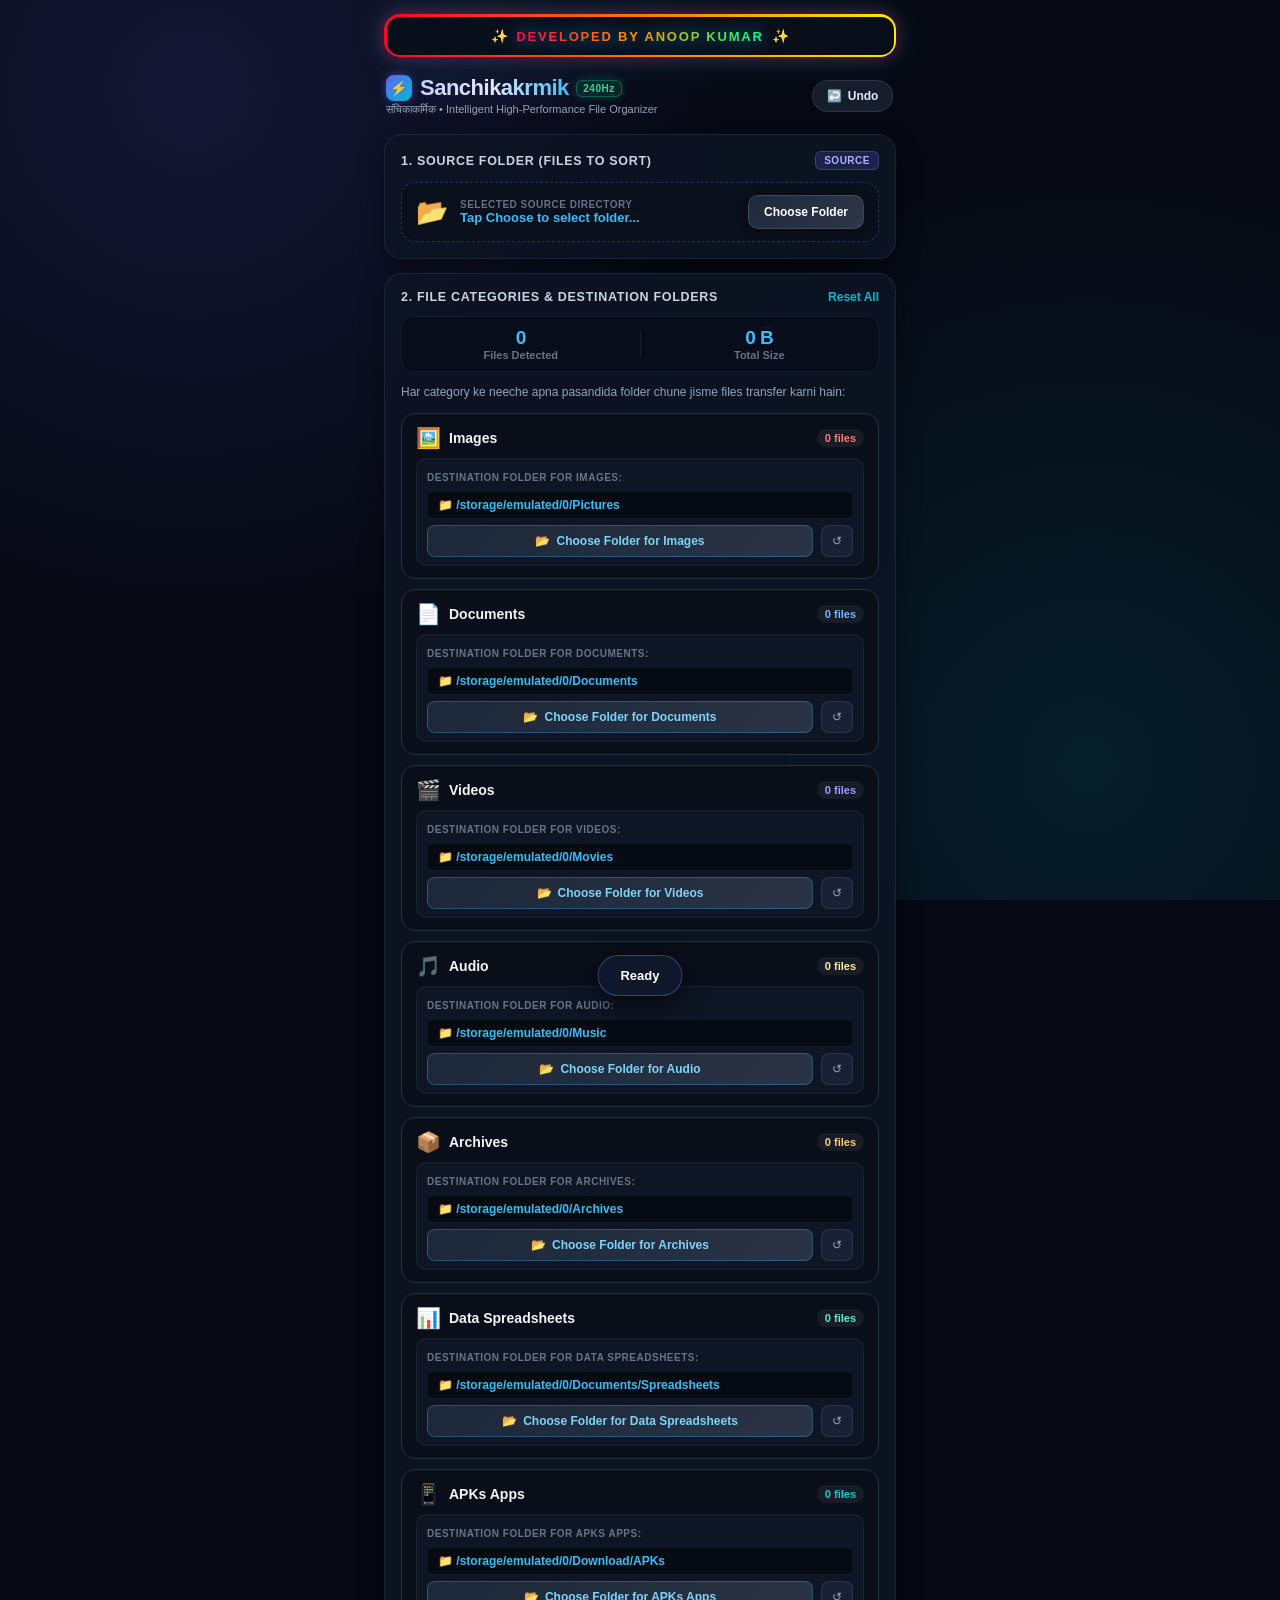
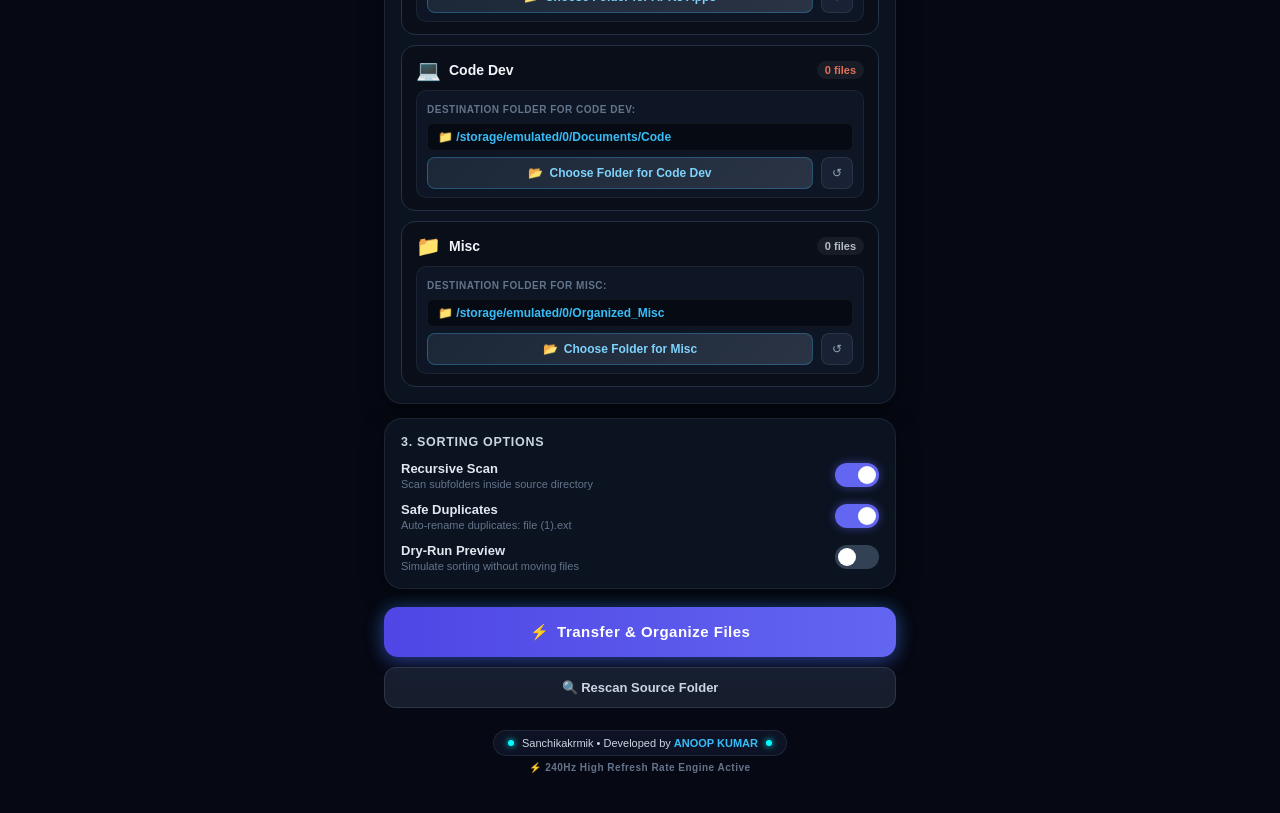
==== index.html @ 0bb8a88a "feat: initial release of Sanchikakrmik Android app developed by ANOOP KUMAR - 100% Kotlin native imp" ====
<!DOCTYPE html>
<html lang="en">
<head>
    <meta charset="UTF-8">
    <meta name="viewport" content="width=device-width, initial-scale=1.0, maximum-scale=1.0, user-scalable=no, viewport-fit=cover">
    <title>Sanchikakrmik - Developed by ANOOP KUMAR</title>
    <link rel="stylesheet" href="style.css">
</head>
<body>

<div id="app">
    <!-- RGB BRANDING BANNER (Developed by ANOOP KUMAR in Chroma RGB) -->
    <div class="rgb-branding-card">
        <div class="rgb-glow-track"></div>
        <div class="rgb-content">
            <span class="rgb-sparkle-anim">✨</span>
            <div class="rgb-text-wrapper">
                <span class="rgb-text">DEVELOPED BY ANOOP KUMAR</span>
            </div>
            <span class="rgb-sparkle-anim">✨</span>
        </div>
    </div>

    <!-- App Header -->
    <header class="app-header">
        <div class="app-title-group">
            <div class="app-title-row">
                <span class="app-logo-badge">⚡</span>
                <h1 class="glow-title">Sanchikakrmik</h1>
                <span class="hz-badge">240Hz</span>
            </div>
            <p class="app-subtitle">संचिकाकर्मिक • Intelligent High-Performance File Organizer</p>
        </div>
        <button class="btn-icon-undo" id="btnUndo" onclick="onUndoClicked()" title="Revert last file move">
            <span class="undo-icon">↩️</span>
            <span>Undo</span>
        </button>
    </header>

    <!-- Permission Warning Banner -->
    <div class="perm-banner" id="permBanner" style="display: none;">
        <div class="perm-banner-content">
            <span class="perm-icon">⚠️</span>
            <div class="perm-text">
                <div class="perm-title">All Files Access Needed</div>
                <div class="perm-desc">Allow permission to access Download, DCIM & other folders without privacy blocks.</div>
            </div>
        </div>
        <button class="btn-grant-perm" onclick="requestStoragePermission()">Grant Access</button>
    </div>

    <!-- 1. Source Folder Selection Card -->
    <section class="card glass-card">
        <div class="card-header-row">
            <div class="card-title">1. Source Folder (Files to Sort)</div>
            <span class="badge badge-source">SOURCE</span>
        </div>
        <div class="folder-picker-box">
            <div class="folder-icon-pulse">📂</div>
            <div class="folder-info">
                <div class="folder-label">Selected Source Directory</div>
                <div class="folder-path" id="sourceFolderPath">Tap Choose to select folder...</div>
            </div>
            <button class="btn-browse" onclick="openFolderPicker('source')">Choose Folder</button>
        </div>
    </section>

    <!-- 2. Categories with Folder Selection Underneath Each Category -->
    <section class="card glass-card">
        <div class="card-header-row">
            <div class="card-title">2. File Categories & Destination Folders</div>
            <button class="btn-text-action" onclick="resetAllCategoryDestinations()">Reset All</button>
        </div>

        <div class="stats-row">
            <div class="stat-item">
                <div class="stat-val" id="totalFilesCount">0</div>
                <div class="stat-lbl">Files Detected</div>
            </div>
            <div class="stat-divider"></div>
            <div class="stat-item">
                <div class="stat-val" id="totalSizeText">0 B</div>
                <div class="stat-lbl">Total Size</div>
            </div>
        </div>

        <div class="section-hint">
            Har category ke neeche apna pasandida folder chune jisme files transfer karni hain:
        </div>

        <!-- Category Cards Container -->
        <div class="categories-container" id="categoriesContainer">
            <!-- Dynamically generated category cards -->
        </div>
    </section>

    <!-- 3. Sorting Options -->
    <section class="card glass-card">
        <div class="card-title">3. Sorting Options</div>
        <div class="options-list">
            <div class="option-row">
                <div class="option-text">
                    <span class="option-title">Recursive Scan</span>
                    <span class="option-desc">Scan subfolders inside source directory</span>
                </div>
                <label class="switch">
                    <input type="checkbox" id="toggleRecursive" checked onchange="onRecursiveToggle()">
                    <span class="slider"></span>
                </label>
            </div>
            <div class="option-row">
                <div class="option-text">
                    <span class="option-title">Safe Duplicates</span>
                    <span class="option-desc">Auto-rename duplicates: file (1).ext</span>
                </div>
                <label class="switch">
                    <input type="checkbox" id="toggleDuplicates" checked disabled>
                    <span class="slider"></span>
                </label>
            </div>
            <div class="option-row">
                <div class="option-text">
                    <span class="option-title">Dry-Run Preview</span>
                    <span class="option-desc">Simulate sorting without moving files</span>
                </div>
                <label class="switch">
                    <input type="checkbox" id="toggleDryRun">
                    <span class="slider"></span>
                </label>
            </div>
        </div>
    </section>

    <!-- Progress Card -->
    <section class="card glass-card" id="progressCard">
        <div class="progress-info">
            <span id="progressText">Transferring files...</span>
            <span id="progressPercent" class="rgb-pct-glow">0%</span>
        </div>
        <div class="progress-track">
            <div class="progress-fill" id="progressBarFill"></div>
        </div>
        <div class="progress-current-file" id="progressFile">Preparing files...</div>
    </section>

    <!-- Bottom Actions -->
    <div class="actions-group">
        <button class="btn-primary-rgb" id="btnStartSort" onclick="onStartSortClicked()">
            <span class="btn-icon">⚡</span>
            <span>Transfer &amp; Organize Files</span>
        </button>
        <button class="btn-secondary" id="btnScan" onclick="startScan()">
            <span>🔍 Rescan Source Folder</span>
        </button>
    </div>

    <!-- RGB Lighting Footer Branding -->
    <footer class="app-footer">
        <div class="rgb-footer-pill">
            <span class="rgb-glow-dot"></span>
            <span>Sanchikakrmik • Developed by <strong>ANOOP KUMAR</strong></span>
            <span class="rgb-glow-dot"></span>
        </div>
        <div class="hz-indicator">⚡ 240Hz High Refresh Rate Engine Active</div>
    </footer>
</div>

<!-- IN-APP FOLDER PICKER MODAL (Bypasses all Android Privacy Restrictions!) -->
<div class="modal-overlay" id="folderPickerModal" style="display: none;">
    <div class="modal-card">
        <div class="modal-header">
            <div class="modal-title-group">
                <span class="modal-icon">📂</span>
                <div class="modal-title" id="modalTitle">Select Folder</div>
            </div>
            <button class="btn-close-modal" onclick="closeFolderPicker()">✕</button>
        </div>

        <!-- Quick Shortcuts -->
        <div class="quick-shortcuts">
            <button class="chip" onclick="navigateShortcut('Download')">📥 Download</button>
            <button class="chip" onclick="navigateShortcut('Pictures')">🖼️ Pictures</button>
            <button class="chip" onclick="navigateShortcut('Music')">🎵 Music</button>
            <button class="chip" onclick="navigateShortcut('Movies')">🎬 Movies</button>
            <button class="chip" onclick="navigateShortcut('Documents')">📄 Documents</button>
            <button class="chip" onclick="navigateShortcut('DCIM')">📷 DCIM</button>
        </div>

        <!-- Breadcrumb Navigation Bar -->
        <div class="breadcrumbs-bar">
            <button class="btn-up-dir" id="btnUpDir" onclick="navigateUpDir()" title="Go up one folder">⬆️ Back</button>
            <div class="breadcrumb-path" id="breadcrumbPathText">/storage/emulated/0</div>
        </div>

        <!-- Folder List -->
        <div class="folder-list-container" id="modalFolderList">
            <div class="loading-folders">Loading folders...</div>
        </div>

        <!-- Modal Footer Actions -->
        <div class="modal-footer">
            <button class="btn-new-folder" onclick="promptCreateNewFolder()">+ New Folder</button>
            <button class="btn-select-current" onclick="confirmCurrentFolderSelection()">
                <span>✓ Select This Folder</span>
            </button>
        </div>
    </div>
</div>

<!-- Floating Toast -->
<div id="toast">Ready</div>

<script src="app.js"></script>

</body>
</html>
---- style.css ----
:root {
    --bg-color: #060913;
    --card-bg: rgba(13, 20, 36, 0.85);
    --card-border: rgba(255, 255, 255, 0.08);
    --primary: #4f46e5;
    --primary-light: #6366f1;
    --accent-cyan: #06b6d4;
    --accent-emerald: #10b981;
    --text-main: #f8fafc;
    --text-muted: #94a3b8;
    --text-dim: #64748b;
    --success: #10b981;
    --warning: #f59e0b;
    --danger: #ef4444;

    /* 240Hz Easing Physics */
    --ease-240: cubic-bezier(0.16, 1, 0.3, 1);
}

* {
    box-sizing: border-box;
    margin: 0;
    padding: 0;
    font-family: -apple-system, BlinkMacSystemFont, "Segoe UI", Roboto, Helvetica, Arial, sans-serif;
    -webkit-tap-highlight-color: transparent;
    /* Force GPU Composition for 240Hz refresh rate */
    -webkit-font-smoothing: antialiased;
}

body {
    background-color: var(--bg-color);
    background-image: 
        radial-gradient(circle at 15% 10%, rgba(99, 102, 241, 0.15) 0%, transparent 40%),
        radial-gradient(circle at 85% 85%, rgba(6, 182, 212, 0.12) 0%, transparent 45%);
    background-attachment: fixed;
    color: var(--text-main);
    display: flex;
    justify-content: center;
    min-height: 100vh;
    overflow-x: hidden;
}

#app {
    width: 100%;
    max-width: 540px;
    padding: 14px;
    display: flex;
    flex-direction: column;
    gap: 14px;
    padding-bottom: 40px;
    transform: translate3d(0, 0, 0);
}

/* ======================================================== */
/* RGB LIGHTING BRANDING: "DEVELOPED BY ANOOP KUMAR"        */
/* ======================================================== */
.rgb-branding-card {
    position: relative;
    padding: 2.5px;
    border-radius: 16px;
    background: linear-gradient(
        90deg, 
        #ff0033, #ff7700, #ffea00, #00ff66, #00ffff, #0066ff, #9900ff, #ff00cc, #ff0033
    );
    background-size: 400% 400%;
    animation: rgb-chroma-flow 3.5s linear infinite;
    box-shadow: 
        0 0 16px rgba(255, 0, 100, 0.35),
        0 0 32px rgba(0, 255, 255, 0.2);
    transform: translate3d(0, 0, 0);
    will-change: background-position;
}

@keyframes rgb-chroma-flow {
    0% { background-position: 0% 50%; }
    50% { background-position: 100% 50%; }
    100% { background-position: 0% 50%; }
}

.rgb-content {
    background: #090e1b;
    border-radius: 13px;
    padding: 10px 14px;
    display: flex;
    align-items: center;
    justify-content: center;
    gap: 8px;
    position: relative;
}

.rgb-sparkle-anim {
    font-size: 14px;
    animation: sparkle-pulse 1.8s ease-in-out infinite alternate;
}

@keyframes sparkle-pulse {
    0% { transform: scale(0.85) rotate(0deg); opacity: 0.7; }
    100% { transform: scale(1.15) rotate(20deg); opacity: 1; }
}

.rgb-text {
    font-weight: 900;
    font-size: 13px;
    letter-spacing: 1.8px;
    text-transform: uppercase;
    background: linear-gradient(
        90deg, 
        #ff0055, #ff9900, #00ff88, #00ccff, #b700ff, #ff0077, #ff0055
    );
    background-size: 300% 300%;
    animation: rgb-text-shift 3s ease infinite;
    -webkit-background-clip: text;
    -webkit-text-fill-color: transparent;
    filter: drop-shadow(0 0 8px rgba(0, 220, 255, 0.6));
    text-align: center;
    white-space: nowrap;
}

@keyframes rgb-text-shift {
    0% { background-position: 0% 50%; }
    50% { background-position: 100% 50%; }
    100% { background-position: 0% 50%; }
}

/* ======================================================== */
/* APP HEADER & TITLE                                      */
/* ======================================================== */
.app-header {
    display: flex;
    justify-content: space-between;
    align-items: center;
    padding: 4px 2px;
}

.app-title-group {
    display: flex;
    flex-direction: column;
    gap: 2px;
}

.app-title-row {
    display: flex;
    align-items: center;
    gap: 8px;
}

.app-logo-badge {
    background: linear-gradient(135deg, #6366f1, #06b6d4);
    color: #fff;
    width: 26px;
    height: 26px;
    border-radius: 8px;
    display: flex;
    align-items: center;
    justify-content: center;
    font-size: 14px;
    box-shadow: 0 0 10px rgba(99, 102, 241, 0.5);
}

.glow-title {
    font-size: 22px;
    font-weight: 900;
    letter-spacing: -0.5px;
    background: linear-gradient(90deg, #c7d2fe, #e0e7ff, #38bdf8);
    -webkit-background-clip: text;
    -webkit-text-fill-color: transparent;
    filter: drop-shadow(0 0 12px rgba(99, 102, 241, 0.3));
}

.hz-badge {
    background: rgba(16, 185, 129, 0.15);
    border: 1px solid rgba(16, 185, 129, 0.4);
    color: #34d399;
    font-size: 10px;
    font-weight: 900;
    padding: 2px 6px;
    border-radius: 6px;
    letter-spacing: 0.5px;
    box-shadow: 0 0 8px rgba(52, 211, 153, 0.25);
}

.app-subtitle {
    font-size: 11px;
    color: var(--text-muted);
    font-weight: 500;
}

.btn-icon-undo {
    background: rgba(30, 41, 59, 0.7);
    border: 1px solid rgba(255, 255, 255, 0.1);
    color: #e2e8f0;
    padding: 8px 14px;
    border-radius: 20px;
    font-size: 12px;
    font-weight: 700;
    cursor: pointer;
    display: flex;
    align-items: center;
    gap: 6px;
    transition: transform 0.12s var(--ease-240), background 0.15s;
    backdrop-filter: blur(10px);
}

.btn-icon-undo:active {
    transform: scale(0.94);
    background: #334155;
}

/* ======================================================== */
/* PERMISSION WARNING BANNER                                */
/* ======================================================== */
.perm-banner {
    background: rgba(245, 158, 11, 0.12);
    border: 1px solid rgba(245, 158, 11, 0.45);
    border-radius: 14px;
    padding: 12px 14px;
    display: flex;
    align-items: center;
    justify-content: space-between;
    gap: 10px;
    backdrop-filter: blur(10px);
    animation: perm-glow 2.5s ease-in-out infinite alternate;
}

@keyframes perm-glow {
    0% { box-shadow: 0 0 10px rgba(245, 158, 11, 0.1); }
    100% { box-shadow: 0 0 20px rgba(245, 158, 11, 0.35); }
}

.perm-banner-content {
    display: flex;
    align-items: center;
    gap: 10px;
    flex: 1;
}

.perm-icon {
    font-size: 22px;
}

.perm-title {
    font-size: 13px;
    font-weight: 800;
    color: #fde68a;
}

.perm-desc {
    font-size: 11px;
    color: #cbd5e1;
    line-height: 1.3;
}

.btn-grant-perm {
    background: #f59e0b;
    color: #000;
    border: none;
    padding: 9px 14px;
    border-radius: 10px;
    font-size: 12px;
    font-weight: 800;
    cursor: pointer;
    flex-shrink: 0;
    box-shadow: 0 2px 10px rgba(245, 158, 11, 0.4);
    transition: transform 0.12s var(--ease-240);
}

.btn-grant-perm:active {
    transform: scale(0.95);
}

/* ======================================================== */
/* GLASS CARDS                                              */
/* ======================================================== */
.card {
    border-radius: 18px;
    padding: 16px;
    display: flex;
    flex-direction: column;
    gap: 12px;
    box-shadow: 0 8px 24px rgba(0, 0, 0, 0.4);
    position: relative;
    overflow: hidden;
}

.glass-card {
    background: var(--card-bg);
    border: 1px solid var(--card-border);
    backdrop-filter: blur(20px);
    -webkit-backdrop-filter: blur(20px);
}

.card-header-row {
    display: flex;
    justify-content: space-between;
    align-items: center;
}

.card-title {
    font-size: 12.5px;
    font-weight: 800;
    color: #cbd5e1;
    text-transform: uppercase;
    letter-spacing: 0.7px;
}

.badge-source {
    background: rgba(99, 102, 241, 0.2);
    color: #a5b4fc;
    border: 1px solid rgba(99, 102, 241, 0.4);
    font-size: 10px;
    font-weight: 800;
    padding: 3px 8px;
    border-radius: 6px;
    letter-spacing: 0.5px;
}

.btn-text-action {
    background: none;
    border: none;
    color: var(--accent-cyan);
    font-size: 12px;
    font-weight: 700;
    cursor: pointer;
    transition: opacity 0.15s;
}

.btn-text-action:active {
    opacity: 0.6;
}

.section-hint {
    font-size: 12px;
    color: var(--text-muted);
    line-height: 1.4;
}

/* Folder Picker Box */
.folder-picker-box {
    display: flex;
    align-items: center;
    gap: 12px;
    background: rgba(10, 16, 28, 0.85);
    padding: 12px 14px;
    border-radius: 14px;
    border: 1px dashed rgba(99, 102, 241, 0.35);
    transition: border-color 0.2s;
}

.folder-icon-pulse {
    font-size: 26px;
    animation: folder-glow 3s infinite alternate;
}

@keyframes folder-glow {
    0% { transform: scale(1); filter: drop-shadow(0 0 2px rgba(99, 102, 241, 0.3)); }
    100% { transform: scale(1.05); filter: drop-shadow(0 0 8px rgba(6, 182, 212, 0.6)); }
}

.folder-info {
    flex: 1;
    overflow: hidden;
}

.folder-label {
    font-size: 10px;
    color: var(--text-dim);
    text-transform: uppercase;
    font-weight: 700;
    letter-spacing: 0.5px;
}

.folder-path {
    font-size: 13px;
    font-weight: 700;
    color: #38bdf8;
    white-space: nowrap;
    overflow: hidden;
    text-overflow: ellipsis;
}

.btn-browse {
    background: linear-gradient(135deg, #1e293b, #2d3748);
    color: #fff;
    border: 1px solid rgba(255, 255, 255, 0.12);
    padding: 9px 15px;
    border-radius: 10px;
    font-size: 12px;
    font-weight: 800;
    cursor: pointer;
    flex-shrink: 0;
    box-shadow: 0 2px 8px rgba(0, 0, 0, 0.3);
    transition: transform 0.12s var(--ease-240), background 0.15s;
}

.btn-browse:active {
    transform: scale(0.95);
    background: #3b4e6b;
}

/* Stats Row */
.stats-row {
    display: flex;
    justify-content: space-around;
    align-items: center;
    padding: 10px 0;
    background: rgba(8, 14, 26, 0.85);
    border-radius: 12px;
    border: 1px solid rgba(255, 255, 255, 0.04);
}

.stat-item {
    text-align: center;
    flex: 1;
}

.stat-divider {
    width: 1px;
    height: 26px;
    background: rgba(255, 255, 255, 0.08);
}

.stat-val {
    font-size: 19px;
    font-weight: 900;
    color: #38bdf8;
    letter-spacing: -0.5px;
}

.stat-lbl {
    font-size: 11px;
    color: var(--text-dim);
    font-weight: 700;
}

/* ======================================================== */
/* CATEGORY CARDS WITH DESTINATION UNDERNEATH               */
/* ======================================================== */
.categories-container {
    display: flex;
    flex-direction: column;
    gap: 10px;
}

.category-card {
    background: rgba(9, 14, 25, 0.9);
    border: 1px solid var(--card-border);
    border-radius: 14px;
    padding: 12px 14px;
    display: flex;
    flex-direction: column;
    gap: 8px;
    transition: transform 0.15s var(--ease-240), border-color 0.2s;
    position: relative;
    overflow: hidden;
}

.category-card-top {
    display: flex;
    justify-content: space-between;
    align-items: center;
}

.category-title-wrap {
    display: flex;
    align-items: center;
    gap: 8px;
}

.cat-icon-badge {
    font-size: 20px;
}

.cat-title-name {
    font-size: 14px;
    font-weight: 800;
    color: #f1f5f9;
}

.cat-files-badge {
    font-size: 11px;
    font-weight: 800;
    padding: 3px 8px;
    border-radius: 10px;
    background: rgba(255, 255, 255, 0.06);
}

/* Destination Folder Box Directly Under Each Category */
.category-card-dest-box {
    background: rgba(18, 26, 44, 0.7);
    border: 1px solid rgba(255, 255, 255, 0.06);
    border-radius: 10px;
    padding: 8px 10px;
    display: flex;
    flex-direction: column;
    gap: 6px;
}

.cat-dest-label {
    font-size: 10px;
    color: var(--text-dim);
    text-transform: uppercase;
    font-weight: 700;
    letter-spacing: 0.5px;
}

.cat-dest-path-text {
    font-size: 12px;
    font-weight: 700;
    color: #38bdf8;
    white-space: nowrap;
    overflow: hidden;
    text-overflow: ellipsis;
    background: rgba(6, 10, 18, 0.9);
    padding: 6px 10px;
    border-radius: 6px;
    border: 1px solid rgba(255, 255, 255, 0.05);
}

.cat-dest-actions {
    display: flex;
    align-items: center;
    gap: 8px;
}

.btn-cat-choose-folder {
    flex: 1;
    background: linear-gradient(135deg, rgba(30, 41, 59, 0.9), rgba(45, 55, 72, 0.9));
    border: 1px solid rgba(56, 189, 248, 0.3);
    color: #7dd3fc;
    padding: 8px 12px;
    border-radius: 8px;
    font-size: 12px;
    font-weight: 800;
    cursor: pointer;
    display: flex;
    align-items: center;
    justify-content: center;
    gap: 6px;
    transition: transform 0.12s var(--ease-240), border-color 0.15s;
}

.btn-cat-choose-folder:active {
    transform: scale(0.97);
    border-color: #38bdf8;
}

.btn-cat-reset-dest {
    background: rgba(30, 41, 59, 0.7);
    border: 1px solid rgba(255, 255, 255, 0.08);
    color: var(--text-muted);
    padding: 8px 10px;
    border-radius: 8px;
    font-size: 12px;
    cursor: pointer;
    transition: transform 0.12s;
}

.btn-cat-reset-dest:active {
    transform: scale(0.92);
}

/* ======================================================== */
/* OPTIONS & SWITCHES                                       */
/* ======================================================== */
.options-list {
    display: flex;
    flex-direction: column;
    gap: 12px;
}

.option-row {
    display: flex;
    justify-content: space-between;
    align-items: center;
    font-size: 13px;
    color: #e2e8f0;
}

.option-text {
    display: flex;
    flex-direction: column;
    gap: 2px;
}

.option-title {
    font-weight: 700;
    font-size: 13px;
}

.option-desc {
    font-size: 11px;
    color: var(--text-dim);
}

.switch {
    position: relative;
    display: inline-block;
    width: 44px;
    height: 24px;
    flex-shrink: 0;
}

.switch input {
    opacity: 0;
    width: 0;
    height: 0;
}

.slider {
    position: absolute;
    cursor: pointer;
    top: 0; left: 0; right: 0; bottom: 0;
    background-color: #334155;
    transition: .22s var(--ease-240);
    border-radius: 24px;
}

.slider:before {
    position: absolute;
    content: "";
    height: 18px;
    width: 18px;
    left: 3px;
    bottom: 3px;
    background-color: white;
    transition: .22s var(--ease-240);
    border-radius: 50%;
}

input:checked + .slider {
    background-color: var(--primary-light);
    box-shadow: 0 0 10px rgba(99, 102, 241, 0.5);
}

input:checked + .slider:before {
    transform: translateX(20px);
}

/* ======================================================== */
/* ACTION BUTTONS & RGB CTA                                 */
/* ======================================================== */
.actions-group {
    display: flex;
    flex-direction: column;
    gap: 10px;
    margin-top: 4px;
}

.btn-primary-rgb {
    position: relative;
    background: linear-gradient(90deg, #4f46e5, #6366f1, #06b6d4, #4f46e5);
    background-size: 300% 300%;
    animation: rgb-btn-flow 4s ease infinite;
    color: #fff;
    border: none;
    padding: 16px;
    border-radius: 14px;
    font-size: 15px;
    font-weight: 900;
    letter-spacing: 0.5px;
    cursor: pointer;
    box-shadow: 
        0 4px 18px rgba(79, 70, 229, 0.45),
        0 0 20px rgba(6, 182, 212, 0.25);
    display: flex;
    justify-content: center;
    align-items: center;
    gap: 8px;
    transition: transform 0.12s var(--ease-240);
}

@keyframes rgb-btn-flow {
    0% { background-position: 0% 50%; }
    50% { background-position: 100% 50%; }
    100% { background-position: 0% 50%; }
}

.btn-primary-rgb:active {
    transform: scale(0.97);
}

.btn-primary-rgb:disabled {
    opacity: 0.6;
    cursor: not-allowed;
    animation: none;
}

.btn-secondary {
    background: rgba(30, 41, 59, 0.7);
    border: 1px solid rgba(255, 255, 255, 0.1);
    color: #cbd5e1;
    padding: 12px;
    border-radius: 12px;
    font-size: 13px;
    font-weight: 800;
    cursor: pointer;
    transition: transform 0.12s var(--ease-240), background 0.15s;
    backdrop-filter: blur(10px);
}

.btn-secondary:active {
    transform: scale(0.97);
    background: #334155;
}

/* ======================================================== */
/* PROGRESS CARD WITH FLOWING RGB GLOW                      */
/* ======================================================== */
#progressCard {
    display: none;
    background: rgba(15, 23, 42, 0.95);
    border: 1px solid rgba(99, 102, 241, 0.5);
    box-shadow: 0 0 20px rgba(99, 102, 241, 0.3);
}

.progress-info {
    display: flex;
    justify-content: space-between;
    font-size: 12px;
    font-weight: 800;
}

.rgb-pct-glow {
    color: #38bdf8;
    text-shadow: 0 0 8px rgba(56, 189, 248, 0.7);
}

.progress-track {
    width: 100%;
    height: 10px;
    background: rgba(30, 41, 59, 0.8);
    border-radius: 6px;
    overflow: hidden;
}

.progress-fill {
    width: 0%;
    height: 100%;
    background: linear-gradient(90deg, #38bdf8, #818cf8, #f43f5e, #38bdf8);
    background-size: 200% 200%;
    animation: rgb-progress-shine 1.8s linear infinite;
    transition: width 0.12s var(--ease-240);
}

@keyframes rgb-progress-shine {
    0% { background-position: 0% 50%; }
    100% { background-position: 100% 50%; }
}

.progress-current-file {
    font-size: 11px;
    color: #94a3b8;
    white-space: nowrap;
    overflow: hidden;
    text-overflow: ellipsis;
}

/* ======================================================== */
/* FOOTER BRANDING                                          */
/* ======================================================== */
.app-footer {
    display: flex;
    flex-direction: column;
    align-items: center;
    gap: 6px;
    padding-top: 8px;
    text-align: center;
}

.rgb-footer-pill {
    display: inline-flex;
    align-items: center;
    gap: 8px;
    background: rgba(15, 23, 42, 0.8);
    border: 1px solid rgba(255, 255, 255, 0.08);
    padding: 6px 14px;
    border-radius: 20px;
    font-size: 11px;
    color: #cbd5e1;
    backdrop-filter: blur(10px);
}

.rgb-footer-pill strong {
    color: #38bdf8;
}

.rgb-glow-dot {
    width: 6px;
    height: 6px;
    border-radius: 50%;
    background: #00ffff;
    box-shadow: 0 0 6px #00ffff;
    animation: rgb-dot-pulse 2s infinite alternate;
}

@keyframes rgb-dot-pulse {
    0% { background: #ff0055; box-shadow: 0 0 6px #ff0055; }
    50% { background: #00ff88; box-shadow: 0 0 6px #00ff88; }
    100% { background: #00ccff; box-shadow: 0 0 6px #00ccff; }
}

.hz-indicator {
    font-size: 10px;
    font-weight: 700;
    color: var(--text-dim);
    letter-spacing: 0.5px;
}

/* ======================================================== */
/* IN-APP FOLDER PICKER MODAL                               */
/* ======================================================== */
.modal-overlay {
    position: fixed;
    top: 0; left: 0; right: 0; bottom: 0;
    background: rgba(0, 0, 0, 0.85);
    backdrop-filter: blur(8px);
    -webkit-backdrop-filter: blur(8px);
    z-index: 2000;
    display: flex;
    justify-content: center;
    align-items: flex-end;
    padding: 0;
    animation: fadeIn 0.18s var(--ease-240);
}

@keyframes fadeIn {
    from { opacity: 0; }
    to { opacity: 1; }
}

@media (min-width: 540px) {
    .modal-overlay {
        align-items: center;
        padding: 20px;
    }
}

.modal-card {
    background: #0e1424;
    border: 1px solid rgba(255, 255, 255, 0.1);
    border-top-left-radius: 22px;
    border-top-right-radius: 22px;
    width: 100%;
    max-width: 520px;
    height: 84vh;
    display: flex;
    flex-direction: column;
    box-shadow: 0 -10px 40px rgba(0, 0, 0, 0.85);
    overflow: hidden;
    animation: slideUp 0.22s var(--ease-240);
}

@keyframes slideUp {
    from { transform: translateY(50px); opacity: 0.7; }
    to { transform: translateY(0); opacity: 1; }
}

@media (min-width: 540px) {
    .modal-card {
        border-radius: 22px;
        height: 76vh;
    }
}

.modal-header {
    display: flex;
    justify-content: space-between;
    align-items: center;
    padding: 14px 18px;
    border-bottom: 1px solid rgba(255, 255, 255, 0.08);
}

.modal-title-group {
    display: flex;
    align-items: center;
    gap: 8px;
}

.modal-icon {
    font-size: 18px;
}

.modal-title {
    font-size: 15px;
    font-weight: 800;
    color: #f3f4f6;
}

.btn-close-modal {
    background: rgba(255, 255, 255, 0.08);
    border: none;
    color: #cbd5e1;
    width: 32px;
    height: 32px;
    border-radius: 50%;
    font-size: 14px;
    font-weight: 700;
    cursor: pointer;
    display: flex;
    align-items: center;
    justify-content: center;
    transition: transform 0.12s;
}

.btn-close-modal:active {
    transform: scale(0.9);
}

/* Quick Shortcuts */
.quick-shortcuts {
    display: flex;
    gap: 6px;
    padding: 8px 14px;
    overflow-x: auto;
    background: rgba(6, 10, 18, 0.8);
    border-bottom: 1px solid rgba(255, 255, 255, 0.05);
    white-space: nowrap;
    -webkit-overflow-scrolling: touch;
}

.chip {
    background: rgba(30, 41, 59, 0.8);
    border: 1px solid rgba(255, 255, 255, 0.08);
    color: #cbd5e1;
    padding: 6px 11px;
    border-radius: 14px;
    font-size: 11px;
    font-weight: 700;
    cursor: pointer;
    flex-shrink: 0;
    transition: transform 0.12s, background 0.15s;
}

.chip:active {
    transform: scale(0.94);
    background: #38bdf8;
    color: #000;
}

/* Breadcrumbs */
.breadcrumbs-bar {
    display: flex;
    align-items: center;
    gap: 8px;
    padding: 10px 14px;
    background: rgba(10, 15, 26, 0.9);
    border-bottom: 1px solid rgba(255, 255, 255, 0.05);
}

.btn-up-dir {
    background: rgba(30, 41, 59, 0.8);
    border: 1px solid rgba(255, 255, 255, 0.1);
    color: #e5e7eb;
    padding: 5px 10px;
    border-radius: 8px;
    font-size: 11px;
    font-weight: 800;
    cursor: pointer;
    flex-shrink: 0;
    transition: transform 0.12s;
}

.btn-up-dir:active {
    transform: scale(0.92);
}

.breadcrumb-path {
    font-size: 12px;
    font-weight: 700;
    color: #38bdf8;
    white-space: nowrap;
    overflow: hidden;
    text-overflow: ellipsis;
}

/* Folder List */
.folder-list-container {
    flex: 1;
    overflow-y: auto;
    padding: 8px 12px;
    display: flex;
    flex-direction: column;
    gap: 5px;
}

.folder-item {
    display: flex;
    align-items: center;
    gap: 12px;
    padding: 11px 13px;
    border-radius: 12px;
    cursor: pointer;
    transition: background 0.12s var(--ease-240), transform 0.12s;
    background: rgba(255, 255, 255, 0.02);
    border: 1px solid rgba(255, 255, 255, 0.03);
}

.folder-item:active {
    background: rgba(99, 102, 241, 0.15);
    border-color: rgba(99, 102, 241, 0.3);
    transform: scale(0.985);
}

.folder-item-icon {
    font-size: 20px;
}

.folder-item-name {
    font-size: 13px;
    font-weight: 700;
    color: #f3f4f6;
    flex: 1;
    white-space: nowrap;
    overflow: hidden;
    text-overflow: ellipsis;
}

.folder-item-chevron {
    color: var(--text-dim);
    font-size: 14px;
}

.loading-folders, .empty-folders {
    text-align: center;
    color: var(--text-muted);
    font-size: 13px;
    padding: 36px 12px;
}

/* Modal Footer */
.modal-footer {
    display: flex;
    align-items: center;
    gap: 10px;
    padding: 12px 14px;
    background: rgba(8, 12, 22, 0.95);
    border-top: 1px solid rgba(255, 255, 255, 0.06);
}

.btn-new-folder {
    background: rgba(30, 41, 59, 0.8);
    border: 1px solid rgba(255, 255, 255, 0.1);
    color: #cbd5e1;
    padding: 12px 14px;
    border-radius: 10px;
    font-size: 12px;
    font-weight: 800;
    cursor: pointer;
    white-space: nowrap;
    transition: transform 0.12s;
}

.btn-new-folder:active {
    transform: scale(0.94);
}

.btn-select-current {
    flex: 1;
    background: linear-gradient(90deg, #10b981, #059669);
    border: none;
    color: #fff;
    padding: 12px 16px;
    border-radius: 10px;
    font-size: 13px;
    font-weight: 900;
    cursor: pointer;
    box-shadow: 0 2px 12px rgba(16, 185, 129, 0.4);
    text-align: center;
    transition: transform 0.12s var(--ease-240);
}

.btn-select-current:active {
    transform: scale(0.97);
}

/* Toast */
#toast {
    position: fixed;
    bottom: 24px;
    left: 50%;
    transform: translateX(-50%) translateY(120px);
    background: #0f172a;
    border: 1px solid rgba(99, 102, 241, 0.5);
    color: #fff;
    padding: 12px 22px;
    border-radius: 30px;
    font-size: 13px;
    font-weight: 700;
    box-shadow: 0 8px 26px rgba(0, 0, 0, 0.7);
    transition: transform 0.25s var(--ease-240);
    z-index: 3000;
    max-width: 90vw;
    text-align: center;
}

#toast.show {
    transform: translateX(-50%) translateY(0);
}
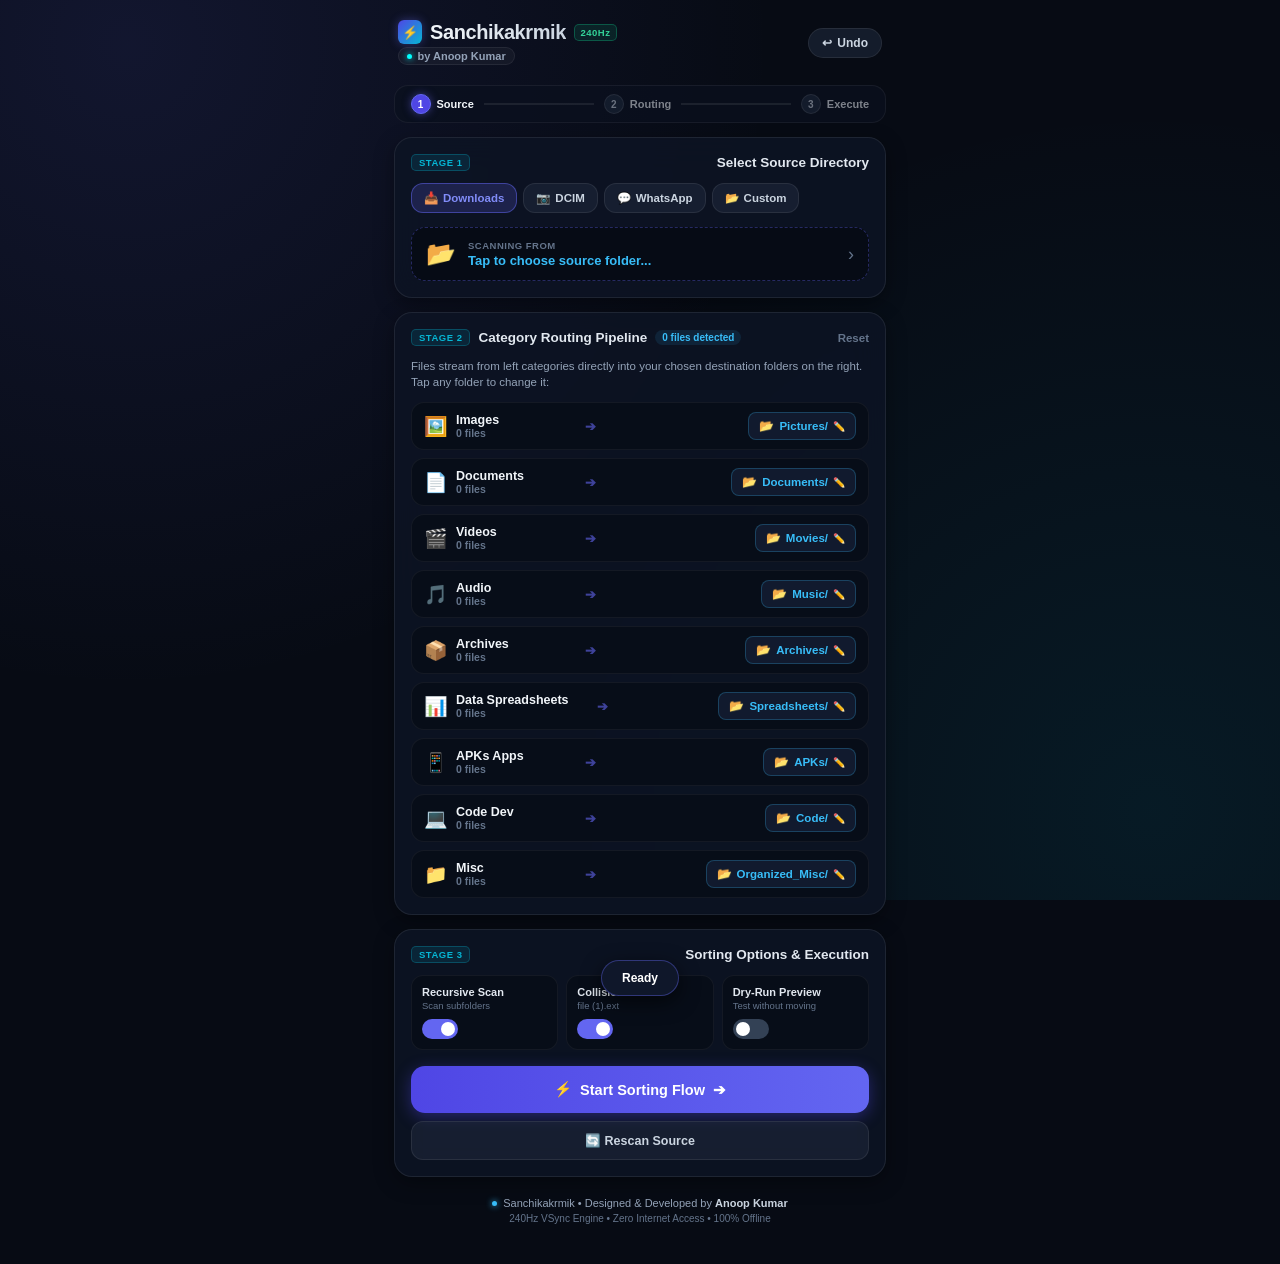
==== commit 080a1892: "feat(ui): redesign interface using guided pipeline flow and discreet branding - Visual 3-Stage Pipel" ====
--- a/index.html
+++ b/index.html
@@ -3,125 +3,151 @@
 <head>
     <meta charset="UTF-8">
     <meta name="viewport" content="width=device-width, initial-scale=1.0, maximum-scale=1.0, user-scalable=no, viewport-fit=cover">
-    <title>Sanchikakrmik - Developed by ANOOP KUMAR</title>
+    <title>Sanchikakrmik - Intelligent Storage Flow</title>
     <link rel="stylesheet" href="style.css">
 </head>
 <body>
 
 <div id="app">
-    <!-- RGB BRANDING BANNER (Developed by ANOOP KUMAR in Chroma RGB) -->
-    <div class="rgb-branding-card">
-        <div class="rgb-glow-track"></div>
-        <div class="rgb-content">
-            <span class="rgb-sparkle-anim">✨</span>
-            <div class="rgb-text-wrapper">
-                <span class="rgb-text">DEVELOPED BY ANOOP KUMAR</span>
-            </div>
-            <span class="rgb-sparkle-anim">✨</span>
-        </div>
-    </div>
-
-    <!-- App Header -->
+    <!-- Header with discreet, elegant branding -->
     <header class="app-header">
-        <div class="app-title-group">
-            <div class="app-title-row">
-                <span class="app-logo-badge">⚡</span>
-                <h1 class="glow-title">Sanchikakrmik</h1>
-                <span class="hz-badge">240Hz</span>
-            </div>
-            <p class="app-subtitle">संचिकाकर्मिक • Intelligent High-Performance File Organizer</p>
-        </div>
-        <button class="btn-icon-undo" id="btnUndo" onclick="onUndoClicked()" title="Revert last file move">
-            <span class="undo-icon">↩️</span>
+        <div class="brand-group">
+            <div class="logo-title-row">
+                <div class="logo-gem">⚡</div>
+                <h1 class="brand-title">Sanchikakrmik</h1>
+                <span class="hz-tag">240Hz</span>
+            </div>
+            <div class="creator-badge" title="Developer">
+                <span class="rgb-mini-pulse"></span>
+                <span class="creator-text">by Anoop Kumar</span>
+            </div>
+        </div>
+
+        <button class="btn-undo-subtle" id="btnUndo" onclick="onUndoClicked()" title="Revert last move operation">
+            <span class="undo-icon">↩</span>
             <span>Undo</span>
         </button>
     </header>
 
-    <!-- Permission Warning Banner -->
-    <div class="perm-banner" id="permBanner" style="display: none;">
-        <div class="perm-banner-content">
-            <span class="perm-icon">⚠️</span>
-            <div class="perm-text">
+    <!-- Storage Permission Banner (auto-hides when granted) -->
+    <div class="perm-card" id="permBanner" style="display: none;">
+        <div class="perm-left">
+            <span class="perm-icon">🛡️</span>
+            <div class="perm-copy">
                 <div class="perm-title">All Files Access Needed</div>
-                <div class="perm-desc">Allow permission to access Download, DCIM & other folders without privacy blocks.</div>
-            </div>
-        </div>
-        <button class="btn-grant-perm" onclick="requestStoragePermission()">Grant Access</button>
+                <div class="perm-sub">Allow permission to access Download, DCIM & other folders without privacy blocks.</div>
+            </div>
+        </div>
+        <button class="btn-perm-grant" onclick="requestStoragePermission()">Grant Access</button>
     </div>
 
-    <!-- 1. Source Folder Selection Card -->
-    <section class="card glass-card">
-        <div class="card-header-row">
-            <div class="card-title">1. Source Folder (Files to Sort)</div>
-            <span class="badge badge-source">SOURCE</span>
-        </div>
-        <div class="folder-picker-box">
-            <div class="folder-icon-pulse">📂</div>
-            <div class="folder-info">
-                <div class="folder-label">Selected Source Directory</div>
-                <div class="folder-path" id="sourceFolderPath">Tap Choose to select folder...</div>
-            </div>
-            <button class="btn-browse" onclick="openFolderPicker('source')">Choose Folder</button>
+    <!-- Visual Flow Pipeline Stepper -->
+    <div class="flow-stepper">
+        <div class="step-item active" id="step1">
+            <div class="step-dot">1</div>
+            <span class="step-label">Source</span>
+        </div>
+        <div class="step-track" id="track1"></div>
+        <div class="step-item" id="step2">
+            <div class="step-dot">2</div>
+            <span class="step-label">Routing</span>
+        </div>
+        <div class="step-track" id="track2"></div>
+        <div class="step-item" id="step3">
+            <div class="step-dot">3</div>
+            <span class="step-label">Execute</span>
+        </div>
+    </div>
+
+    <!-- FLOW STAGE 1: SOURCE DIRECTORY -->
+    <section class="flow-card">
+        <div class="flow-card-head">
+            <div class="flow-stage-tag">STAGE 1</div>
+            <h2 class="flow-card-title">Select Source Directory</h2>
+        </div>
+
+        <!-- Quick Preset Shortcuts -->
+        <div class="source-presets">
+            <button class="preset-chip active" id="presetDownloads" onclick="applyPresetSource('Download')">
+                <span>📥</span> Downloads
+            </button>
+            <button class="preset-chip" id="presetDCIM" onclick="applyPresetSource('DCIM')">
+                <span>📷</span> DCIM
+            </button>
+            <button class="preset-chip" id="presetWhatsApp" onclick="applyPresetSource('Android/media/com.whatsapp/WhatsApp/Media')">
+                <span>💬</span> WhatsApp
+            </button>
+            <button class="preset-chip" id="presetCustom" onclick="openFolderPicker('source')">
+                <span>📂</span> Custom
+            </button>
+        </div>
+
+        <!-- Selected Source Path Display -->
+        <div class="source-display-box" onclick="openFolderPicker('source')">
+            <div class="source-icon">📂</div>
+            <div class="source-info">
+                <span class="source-hint">SCANNING FROM</span>
+                <span class="source-path" id="sourceFolderPath">Tap to choose source folder...</span>
+            </div>
+            <span class="source-chevron">›</span>
         </div>
     </section>
 
-    <!-- 2. Categories with Folder Selection Underneath Each Category -->
-    <section class="card glass-card">
-        <div class="card-header-row">
-            <div class="card-title">2. File Categories & Destination Folders</div>
-            <button class="btn-text-action" onclick="resetAllCategoryDestinations()">Reset All</button>
-        </div>
-
-        <div class="stats-row">
-            <div class="stat-item">
-                <div class="stat-val" id="totalFilesCount">0</div>
-                <div class="stat-lbl">Files Detected</div>
-            </div>
-            <div class="stat-divider"></div>
-            <div class="stat-item">
-                <div class="stat-val" id="totalSizeText">0 B</div>
-                <div class="stat-lbl">Total Size</div>
-            </div>
-        </div>
-
-        <div class="section-hint">
-            Har category ke neeche apna pasandida folder chune jisme files transfer karni hain:
-        </div>
-
-        <!-- Category Cards Container -->
-        <div class="categories-container" id="categoriesContainer">
-            <!-- Dynamically generated category cards -->
+    <!-- FLOW STAGE 2: CATEGORY ROUTING PIPELINE -->
+    <section class="flow-card">
+        <div class="flow-card-head">
+            <div class="flow-stage-tag">STAGE 2</div>
+            <div class="flow-card-title-group">
+                <h2 class="flow-card-title">Category Routing Pipeline</h2>
+                <span class="stats-badge" id="statsSummaryBadge">0 files detected</span>
+            </div>
+            <button class="btn-link" onclick="resetAllCategoryDestinations()">Reset</button>
+        </div>
+
+        <p class="flow-stage-desc">
+            Files stream from left categories directly into your chosen destination folders on the right. Tap any folder to change it:
+        </p>
+
+        <!-- Category Flow Stream List -->
+        <div class="flow-pipeline-container" id="pipelineContainer">
+            <!-- Dynamically populated category flow items -->
         </div>
     </section>
 
-    <!-- 3. Sorting Options -->
-    <section class="card glass-card">
-        <div class="card-title">3. Sorting Options</div>
-        <div class="options-list">
-            <div class="option-row">
-                <div class="option-text">
-                    <span class="option-title">Recursive Scan</span>
-                    <span class="option-desc">Scan subfolders inside source directory</span>
+    <!-- FLOW STAGE 3: OPTIONS & EXECUTE FLOW -->
+    <section class="flow-card">
+        <div class="flow-card-head">
+            <div class="flow-stage-tag">STAGE 3</div>
+            <h2 class="flow-card-title">Sorting Options &amp; Execution</h2>
+        </div>
+
+        <div class="options-grid">
+            <div class="option-pill">
+                <div class="option-meta">
+                    <span class="opt-title">Recursive Scan</span>
+                    <span class="opt-desc">Scan subfolders</span>
                 </div>
                 <label class="switch">
                     <input type="checkbox" id="toggleRecursive" checked onchange="onRecursiveToggle()">
                     <span class="slider"></span>
                 </label>
             </div>
-            <div class="option-row">
-                <div class="option-text">
-                    <span class="option-title">Safe Duplicates</span>
-                    <span class="option-desc">Auto-rename duplicates: file (1).ext</span>
+
+            <div class="option-pill">
+                <div class="option-meta">
+                    <span class="opt-title">Collision-Safe</span>
+                    <span class="opt-desc">file (1).ext</span>
                 </div>
                 <label class="switch">
                     <input type="checkbox" id="toggleDuplicates" checked disabled>
                     <span class="slider"></span>
                 </label>
             </div>
-            <div class="option-row">
-                <div class="option-text">
-                    <span class="option-title">Dry-Run Preview</span>
-                    <span class="option-desc">Simulate sorting without moving files</span>
+
+            <div class="option-pill">
+                <div class="option-meta">
+                    <span class="opt-title">Dry-Run Preview</span>
+                    <span class="opt-desc">Test without moving</span>
                 </div>
                 <label class="switch">
                     <input type="checkbox" id="toggleDryRun">
@@ -129,54 +155,54 @@
                 </label>
             </div>
         </div>
+
+        <!-- Live Flow Progress (Shown while running) -->
+        <div class="flow-progress-card" id="progressCard" style="display: none;">
+            <div class="progress-meta">
+                <span id="progressText">Transferring files...</span>
+                <span id="progressPercent" class="pct-glow">0%</span>
+            </div>
+            <div class="progress-track">
+                <div class="progress-fill" id="progressBarFill"></div>
+            </div>
+            <div class="progress-stream-file" id="progressFile">Preparing files...</div>
+        </div>
+
+        <!-- Action Trigger Buttons -->
+        <div class="flow-actions">
+            <button class="btn-flow-primary" id="btnStartSort" onclick="onStartSortClicked()">
+                <span class="flow-btn-icon">⚡</span>
+                <span>Start Sorting Flow</span>
+                <span class="flow-btn-arrow">➔</span>
+            </button>
+            <button class="btn-flow-secondary" id="btnScan" onclick="startScan()">
+                <span>🔄 Rescan Source</span>
+            </button>
+        </div>
     </section>
 
-    <!-- Progress Card -->
-    <section class="card glass-card" id="progressCard">
-        <div class="progress-info">
-            <span id="progressText">Transferring files...</span>
-            <span id="progressPercent" class="rgb-pct-glow">0%</span>
-        </div>
-        <div class="progress-track">
-            <div class="progress-fill" id="progressBarFill"></div>
-        </div>
-        <div class="progress-current-file" id="progressFile">Preparing files...</div>
-    </section>
-
-    <!-- Bottom Actions -->
-    <div class="actions-group">
-        <button class="btn-primary-rgb" id="btnStartSort" onclick="onStartSortClicked()">
-            <span class="btn-icon">⚡</span>
-            <span>Transfer &amp; Organize Files</span>
-        </button>
-        <button class="btn-secondary" id="btnScan" onclick="startScan()">
-            <span>🔍 Rescan Source Folder</span>
-        </button>
-    </div>
-
-    <!-- RGB Lighting Footer Branding -->
+    <!-- Subtle Footer Branding -->
     <footer class="app-footer">
-        <div class="rgb-footer-pill">
-            <span class="rgb-glow-dot"></span>
-            <span>Sanchikakrmik • Developed by <strong>ANOOP KUMAR</strong></span>
-            <span class="rgb-glow-dot"></span>
-        </div>
-        <div class="hz-indicator">⚡ 240Hz High Refresh Rate Engine Active</div>
+        <div class="footer-creds">
+            <span class="footer-rgb-dot"></span>
+            <span>Sanchikakrmik • Designed &amp; Developed by <strong>Anoop Kumar</strong></span>
+        </div>
+        <div class="footer-sub">240Hz VSync Engine • Zero Internet Access • 100% Offline</div>
     </footer>
 </div>
 
-<!-- IN-APP FOLDER PICKER MODAL (Bypasses all Android Privacy Restrictions!) -->
+<!-- IN-APP FOLDER PICKER MODAL -->
 <div class="modal-overlay" id="folderPickerModal" style="display: none;">
     <div class="modal-card">
         <div class="modal-header">
-            <div class="modal-title-group">
+            <div class="modal-header-meta">
                 <span class="modal-icon">📂</span>
                 <div class="modal-title" id="modalTitle">Select Folder</div>
             </div>
             <button class="btn-close-modal" onclick="closeFolderPicker()">✕</button>
         </div>
 
-        <!-- Quick Shortcuts -->
+        <!-- Quick Shortcut Pills -->
         <div class="quick-shortcuts">
             <button class="chip" onclick="navigateShortcut('Download')">📥 Download</button>
             <button class="chip" onclick="navigateShortcut('Pictures')">🖼️ Pictures</button>
@@ -188,7 +214,7 @@
 
         <!-- Breadcrumb Navigation Bar -->
         <div class="breadcrumbs-bar">
-            <button class="btn-up-dir" id="btnUpDir" onclick="navigateUpDir()" title="Go up one folder">⬆️ Back</button>
+            <button class="btn-up-dir" id="btnUpDir" onclick="navigateUpDir()" title="Go up one folder">⬆ Up</button>
             <div class="breadcrumb-path" id="breadcrumbPathText">/storage/emulated/0</div>
         </div>
 
--- a/style.css
+++ b/style.css
@@ -1,6 +1,6 @@
 :root {
-    --bg-color: #060913;
-    --card-bg: rgba(13, 20, 36, 0.85);
+    --bg-color: #070b14;
+    --card-bg: rgba(13, 20, 36, 0.88);
     --card-border: rgba(255, 255, 255, 0.08);
     --primary: #4f46e5;
     --primary-light: #6366f1;
@@ -9,11 +9,7 @@
     --text-main: #f8fafc;
     --text-muted: #94a3b8;
     --text-dim: #64748b;
-    --success: #10b981;
-    --warning: #f59e0b;
-    --danger: #ef4444;
-
-    /* 240Hz Easing Physics */
+    --flow-line: rgba(99, 102, 241, 0.3);
     --ease-240: cubic-bezier(0.16, 1, 0.3, 1);
 }
 
@@ -23,15 +19,14 @@
     padding: 0;
     font-family: -apple-system, BlinkMacSystemFont, "Segoe UI", Roboto, Helvetica, Arial, sans-serif;
     -webkit-tap-highlight-color: transparent;
-    /* Force GPU Composition for 240Hz refresh rate */
     -webkit-font-smoothing: antialiased;
 }
 
 body {
     background-color: var(--bg-color);
     background-image: 
-        radial-gradient(circle at 15% 10%, rgba(99, 102, 241, 0.15) 0%, transparent 40%),
-        radial-gradient(circle at 85% 85%, rgba(6, 182, 212, 0.12) 0%, transparent 45%);
+        radial-gradient(circle at 10% 5%, rgba(99, 102, 241, 0.12) 0%, transparent 45%),
+        radial-gradient(circle at 90% 90%, rgba(6, 182, 212, 0.09) 0%, transparent 50%);
     background-attachment: fixed;
     color: var(--text-main);
     display: flex;
@@ -42,7 +37,7 @@
 
 #app {
     width: 100%;
-    max-width: 540px;
+    max-width: 520px;
     padding: 14px;
     display: flex;
     flex-direction: column;
@@ -52,324 +47,324 @@
 }
 
 /* ======================================================== */
-/* RGB LIGHTING BRANDING: "DEVELOPED BY ANOOP KUMAR"        */
-/* ======================================================== */
-.rgb-branding-card {
-    position: relative;
-    padding: 2.5px;
-    border-radius: 16px;
-    background: linear-gradient(
-        90deg, 
-        #ff0033, #ff7700, #ffea00, #00ff66, #00ffff, #0066ff, #9900ff, #ff00cc, #ff0033
-    );
-    background-size: 400% 400%;
-    animation: rgb-chroma-flow 3.5s linear infinite;
-    box-shadow: 
-        0 0 16px rgba(255, 0, 100, 0.35),
-        0 0 32px rgba(0, 255, 255, 0.2);
-    transform: translate3d(0, 0, 0);
-    will-change: background-position;
-}
-
-@keyframes rgb-chroma-flow {
-    0% { background-position: 0% 50%; }
-    50% { background-position: 100% 50%; }
-    100% { background-position: 0% 50%; }
-}
-
-.rgb-content {
-    background: #090e1b;
-    border-radius: 13px;
-    padding: 10px 14px;
+/* 1. HEADER & SUBTLE DISCREET BRANDING                     */
+/* ======================================================== */
+.app-header {
+    display: flex;
+    justify-content: space-between;
+    align-items: center;
+    padding: 6px 4px;
+}
+
+.brand-group {
+    display: flex;
+    flex-direction: column;
+    gap: 3px;
+}
+
+.logo-title-row {
+    display: flex;
+    align-items: center;
+    gap: 8px;
+}
+
+.logo-gem {
+    background: linear-gradient(135deg, #4f46e5, #06b6d4);
+    color: #fff;
+    width: 24px;
+    height: 24px;
+    border-radius: 6px;
     display: flex;
     align-items: center;
     justify-content: center;
-    gap: 8px;
-    position: relative;
-}
-
-.rgb-sparkle-anim {
-    font-size: 14px;
-    animation: sparkle-pulse 1.8s ease-in-out infinite alternate;
-}
-
-@keyframes sparkle-pulse {
-    0% { transform: scale(0.85) rotate(0deg); opacity: 0.7; }
-    100% { transform: scale(1.15) rotate(20deg); opacity: 1; }
-}
-
-.rgb-text {
-    font-weight: 900;
     font-size: 13px;
-    letter-spacing: 1.8px;
-    text-transform: uppercase;
-    background: linear-gradient(
-        90deg, 
-        #ff0055, #ff9900, #00ff88, #00ccff, #b700ff, #ff0077, #ff0055
-    );
-    background-size: 300% 300%;
-    animation: rgb-text-shift 3s ease infinite;
+    box-shadow: 0 0 10px rgba(99, 102, 241, 0.4);
+}
+
+.brand-title {
+    font-size: 20px;
+    font-weight: 800;
+    letter-spacing: -0.4px;
+    background: linear-gradient(90deg, #f1f5f9, #cbd5e1);
     -webkit-background-clip: text;
     -webkit-text-fill-color: transparent;
-    filter: drop-shadow(0 0 8px rgba(0, 220, 255, 0.6));
-    text-align: center;
+}
+
+.hz-tag {
+    background: rgba(16, 185, 129, 0.12);
+    border: 1px solid rgba(16, 185, 129, 0.35);
+    color: #34d399;
+    font-size: 9.5px;
+    font-weight: 800;
+    padding: 2px 6px;
+    border-radius: 5px;
+    letter-spacing: 0.5px;
+}
+
+/* Subtle, tasteful Anoop Kumar credit (not disturbing!) */
+.creator-badge {
+    display: inline-flex;
+    align-items: center;
+    gap: 6px;
+    background: rgba(255, 255, 255, 0.04);
+    border: 1px solid rgba(255, 255, 255, 0.07);
+    padding: 2px 8px;
+    border-radius: 12px;
+    width: fit-content;
+}
+
+.rgb-mini-pulse {
+    width: 5px;
+    height: 5px;
+    border-radius: 50%;
+    background: #00ffff;
+    box-shadow: 0 0 6px #00ffff;
+    animation: rgb-dot 2.5s infinite alternate;
+}
+
+@keyframes rgb-dot {
+    0% { background: #ff0055; box-shadow: 0 0 6px #ff0055; }
+    50% { background: #00ff88; box-shadow: 0 0 6px #00ff88; }
+    100% { background: #00ccff; box-shadow: 0 0 6px #00ccff; }
+}
+
+.creator-text {
+    font-size: 11px;
+    font-weight: 600;
+    color: var(--text-muted);
+}
+
+.btn-undo-subtle {
+    background: rgba(30, 41, 59, 0.6);
+    border: 1px solid rgba(255, 255, 255, 0.08);
+    color: #cbd5e1;
+    padding: 7px 13px;
+    border-radius: 16px;
+    font-size: 12px;
+    font-weight: 700;
+    cursor: pointer;
+    display: flex;
+    align-items: center;
+    gap: 5px;
+    transition: transform 0.12s var(--ease-240), background 0.15s;
+}
+
+.btn-undo-subtle:active {
+    transform: scale(0.93);
+    background: #334155;
+}
+
+/* ======================================================== */
+/* 2. VISUAL FLOW STEPPER PIPELINE                          */
+/* ======================================================== */
+.flow-stepper {
+    display: flex;
+    align-items: center;
+    justify-content: space-between;
+    background: rgba(11, 17, 31, 0.7);
+    border: 1px solid rgba(255, 255, 255, 0.06);
+    border-radius: 14px;
+    padding: 8px 16px;
+}
+
+.step-item {
+    display: flex;
+    align-items: center;
+    gap: 6px;
+    opacity: 0.5;
+    transition: opacity 0.2s, transform 0.2s;
+}
+
+.step-item.active {
+    opacity: 1;
+}
+
+.step-dot {
+    width: 20px;
+    height: 20px;
+    border-radius: 50%;
+    background: #1e293b;
+    border: 1px solid rgba(255, 255, 255, 0.15);
+    color: #cbd5e1;
+    font-size: 10px;
+    font-weight: 800;
+    display: flex;
+    align-items: center;
+    justify-content: center;
+}
+
+.step-item.active .step-dot {
+    background: var(--primary);
+    border-color: var(--primary-light);
+    color: #fff;
+    box-shadow: 0 0 8px rgba(99, 102, 241, 0.5);
+}
+
+.step-label {
+    font-size: 11px;
+    font-weight: 700;
+    color: #f1f5f9;
+}
+
+.step-track {
+    flex: 1;
+    height: 2px;
+    background: rgba(255, 255, 255, 0.08);
+    margin: 0 10px;
+    position: relative;
+    overflow: hidden;
+}
+
+.step-track.filled {
+    background: var(--primary);
+}
+
+/* ======================================================== */
+/* 3. FLOW STAGE CARDS                                      */
+/* ======================================================== */
+.flow-card {
+    background: var(--card-bg);
+    border: 1px solid var(--card-border);
+    border-radius: 18px;
+    padding: 16px;
+    display: flex;
+    flex-direction: column;
+    gap: 12px;
+    backdrop-filter: blur(16px);
+    box-shadow: 0 6px 20px rgba(0, 0, 0, 0.35);
+}
+
+.flow-card-head {
+    display: flex;
+    align-items: center;
+    justify-content: space-between;
+    gap: 8px;
+}
+
+.flow-stage-tag {
+    font-size: 9.5px;
+    font-weight: 800;
+    color: var(--accent-cyan);
+    background: rgba(6, 182, 212, 0.12);
+    border: 1px solid rgba(6, 182, 212, 0.28);
+    padding: 2px 7px;
+    border-radius: 5px;
+    letter-spacing: 0.5px;
+}
+
+.flow-card-title-group {
+    flex: 1;
+    display: flex;
+    align-items: center;
+    gap: 8px;
+}
+
+.flow-card-title {
+    font-size: 13.5px;
+    font-weight: 800;
+    color: #e2e8f0;
+}
+
+.stats-badge {
+    font-size: 10px;
+    font-weight: 700;
+    color: #38bdf8;
+    background: rgba(56, 189, 248, 0.1);
+    padding: 2px 7px;
+    border-radius: 8px;
+}
+
+.btn-link {
+    background: none;
+    border: none;
+    color: var(--text-dim);
+    font-size: 11.5px;
+    font-weight: 700;
+    cursor: pointer;
+}
+
+.btn-link:active {
+    color: #fff;
+}
+
+.flow-stage-desc {
+    font-size: 11.5px;
+    color: var(--text-muted);
+    line-height: 1.4;
+}
+
+/* ======================================================== */
+/* STAGE 1: SOURCE PRESETS & DISPLAY                        */
+/* ======================================================== */
+.source-presets {
+    display: flex;
+    gap: 6px;
+    overflow-x: auto;
+    padding-bottom: 2px;
+}
+
+.preset-chip {
+    background: rgba(30, 41, 59, 0.6);
+    border: 1px solid rgba(255, 255, 255, 0.08);
+    color: #cbd5e1;
+    padding: 7px 12px;
+    border-radius: 12px;
+    font-size: 11.5px;
+    font-weight: 700;
+    cursor: pointer;
     white-space: nowrap;
-}
-
-@keyframes rgb-text-shift {
-    0% { background-position: 0% 50%; }
-    50% { background-position: 100% 50%; }
-    100% { background-position: 0% 50%; }
-}
-
-/* ======================================================== */
-/* APP HEADER & TITLE                                      */
-/* ======================================================== */
-.app-header {
-    display: flex;
-    justify-content: space-between;
-    align-items: center;
-    padding: 4px 2px;
-}
-
-.app-title-group {
-    display: flex;
-    flex-direction: column;
-    gap: 2px;
-}
-
-.app-title-row {
-    display: flex;
-    align-items: center;
-    gap: 8px;
-}
-
-.app-logo-badge {
-    background: linear-gradient(135deg, #6366f1, #06b6d4);
-    color: #fff;
-    width: 26px;
-    height: 26px;
-    border-radius: 8px;
-    display: flex;
-    align-items: center;
-    justify-content: center;
-    font-size: 14px;
-    box-shadow: 0 0 10px rgba(99, 102, 241, 0.5);
-}
-
-.glow-title {
-    font-size: 22px;
-    font-weight: 900;
-    letter-spacing: -0.5px;
-    background: linear-gradient(90deg, #c7d2fe, #e0e7ff, #38bdf8);
-    -webkit-background-clip: text;
-    -webkit-text-fill-color: transparent;
-    filter: drop-shadow(0 0 12px rgba(99, 102, 241, 0.3));
-}
-
-.hz-badge {
-    background: rgba(16, 185, 129, 0.15);
-    border: 1px solid rgba(16, 185, 129, 0.4);
-    color: #34d399;
-    font-size: 10px;
-    font-weight: 900;
-    padding: 2px 6px;
-    border-radius: 6px;
-    letter-spacing: 0.5px;
-    box-shadow: 0 0 8px rgba(52, 211, 153, 0.25);
-}
-
-.app-subtitle {
-    font-size: 11px;
-    color: var(--text-muted);
-    font-weight: 500;
-}
-
-.btn-icon-undo {
-    background: rgba(30, 41, 59, 0.7);
-    border: 1px solid rgba(255, 255, 255, 0.1);
-    color: #e2e8f0;
-    padding: 8px 14px;
-    border-radius: 20px;
-    font-size: 12px;
-    font-weight: 700;
-    cursor: pointer;
-    display: flex;
-    align-items: center;
-    gap: 6px;
-    transition: transform 0.12s var(--ease-240), background 0.15s;
-    backdrop-filter: blur(10px);
-}
-
-.btn-icon-undo:active {
-    transform: scale(0.94);
-    background: #334155;
-}
-
-/* ======================================================== */
-/* PERMISSION WARNING BANNER                                */
-/* ======================================================== */
-.perm-banner {
-    background: rgba(245, 158, 11, 0.12);
-    border: 1px solid rgba(245, 158, 11, 0.45);
+    display: flex;
+    align-items: center;
+    gap: 5px;
+    transition: transform 0.12s var(--ease-240), background 0.15s, border-color 0.15s;
+}
+
+.preset-chip.active {
+    background: rgba(99, 102, 241, 0.2);
+    border-color: rgba(99, 102, 241, 0.5);
+    color: #818cf8;
+}
+
+.preset-chip:active {
+    transform: scale(0.95);
+}
+
+.source-display-box {
+    display: flex;
+    align-items: center;
+    gap: 12px;
+    background: rgba(7, 11, 20, 0.85);
+    border: 1px dashed rgba(99, 102, 241, 0.35);
     border-radius: 14px;
     padding: 12px 14px;
-    display: flex;
-    align-items: center;
-    justify-content: space-between;
-    gap: 10px;
-    backdrop-filter: blur(10px);
-    animation: perm-glow 2.5s ease-in-out infinite alternate;
-}
-
-@keyframes perm-glow {
-    0% { box-shadow: 0 0 10px rgba(245, 158, 11, 0.1); }
-    100% { box-shadow: 0 0 20px rgba(245, 158, 11, 0.35); }
-}
-
-.perm-banner-content {
-    display: flex;
-    align-items: center;
-    gap: 10px;
+    cursor: pointer;
+    transition: border-color 0.2s, background 0.15s;
+}
+
+.source-display-box:active {
+    background: rgba(15, 23, 42, 0.9);
+}
+
+.source-icon {
+    font-size: 24px;
+}
+
+.source-info {
     flex: 1;
-}
-
-.perm-icon {
-    font-size: 22px;
-}
-
-.perm-title {
-    font-size: 13px;
-    font-weight: 800;
-    color: #fde68a;
-}
-
-.perm-desc {
-    font-size: 11px;
-    color: #cbd5e1;
-    line-height: 1.3;
-}
-
-.btn-grant-perm {
-    background: #f59e0b;
-    color: #000;
-    border: none;
-    padding: 9px 14px;
-    border-radius: 10px;
-    font-size: 12px;
-    font-weight: 800;
-    cursor: pointer;
-    flex-shrink: 0;
-    box-shadow: 0 2px 10px rgba(245, 158, 11, 0.4);
-    transition: transform 0.12s var(--ease-240);
-}
-
-.btn-grant-perm:active {
-    transform: scale(0.95);
-}
-
-/* ======================================================== */
-/* GLASS CARDS                                              */
-/* ======================================================== */
-.card {
-    border-radius: 18px;
-    padding: 16px;
-    display: flex;
-    flex-direction: column;
-    gap: 12px;
-    box-shadow: 0 8px 24px rgba(0, 0, 0, 0.4);
-    position: relative;
+    display: flex;
+    flex-direction: column;
+    gap: 2px;
     overflow: hidden;
 }
 
-.glass-card {
-    background: var(--card-bg);
-    border: 1px solid var(--card-border);
-    backdrop-filter: blur(20px);
-    -webkit-backdrop-filter: blur(20px);
-}
-
-.card-header-row {
-    display: flex;
-    justify-content: space-between;
-    align-items: center;
-}
-
-.card-title {
-    font-size: 12.5px;
-    font-weight: 800;
-    color: #cbd5e1;
-    text-transform: uppercase;
-    letter-spacing: 0.7px;
-}
-
-.badge-source {
-    background: rgba(99, 102, 241, 0.2);
-    color: #a5b4fc;
-    border: 1px solid rgba(99, 102, 241, 0.4);
-    font-size: 10px;
-    font-weight: 800;
-    padding: 3px 8px;
-    border-radius: 6px;
+.source-hint {
+    font-size: 9.5px;
+    color: var(--text-dim);
+    font-weight: 800;
     letter-spacing: 0.5px;
 }
 
-.btn-text-action {
-    background: none;
-    border: none;
-    color: var(--accent-cyan);
-    font-size: 12px;
-    font-weight: 700;
-    cursor: pointer;
-    transition: opacity 0.15s;
-}
-
-.btn-text-action:active {
-    opacity: 0.6;
-}
-
-.section-hint {
-    font-size: 12px;
-    color: var(--text-muted);
-    line-height: 1.4;
-}
-
-/* Folder Picker Box */
-.folder-picker-box {
-    display: flex;
-    align-items: center;
-    gap: 12px;
-    background: rgba(10, 16, 28, 0.85);
-    padding: 12px 14px;
-    border-radius: 14px;
-    border: 1px dashed rgba(99, 102, 241, 0.35);
-    transition: border-color 0.2s;
-}
-
-.folder-icon-pulse {
-    font-size: 26px;
-    animation: folder-glow 3s infinite alternate;
-}
-
-@keyframes folder-glow {
-    0% { transform: scale(1); filter: drop-shadow(0 0 2px rgba(99, 102, 241, 0.3)); }
-    100% { transform: scale(1.05); filter: drop-shadow(0 0 8px rgba(6, 182, 212, 0.6)); }
-}
-
-.folder-info {
-    flex: 1;
-    overflow: hidden;
-}
-
-.folder-label {
-    font-size: 10px;
-    color: var(--text-dim);
-    text-transform: uppercase;
-    font-weight: 700;
-    letter-spacing: 0.5px;
-}
-
-.folder-path {
+.source-path {
     font-size: 13px;
     font-weight: 700;
     color: #38bdf8;
@@ -378,226 +373,174 @@
     text-overflow: ellipsis;
 }
 
-.btn-browse {
-    background: linear-gradient(135deg, #1e293b, #2d3748);
-    color: #fff;
-    border: 1px solid rgba(255, 255, 255, 0.12);
-    padding: 9px 15px;
-    border-radius: 10px;
+.source-chevron {
+    color: var(--text-dim);
+    font-size: 18px;
+}
+
+/* ======================================================== */
+/* STAGE 2: CATEGORY ROUTING PIPELINE (FLOW UI)            */
+/* ======================================================== */
+.flow-pipeline-container {
+    display: flex;
+    flex-direction: column;
+    gap: 8px;
+}
+
+.flow-node-row {
+    display: flex;
+    align-items: center;
+    justify-content: space-between;
+    background: rgba(8, 13, 24, 0.85);
+    border: 1px solid rgba(255, 255, 255, 0.05);
+    border-radius: 13px;
+    padding: 9px 12px;
+    gap: 8px;
+    transition: transform 0.12s var(--ease-240), border-color 0.15s;
+}
+
+/* Origin Node (Left) */
+.flow-origin-node {
+    display: flex;
+    align-items: center;
+    gap: 8px;
+    min-width: 120px;
+}
+
+.flow-cat-icon {
+    font-size: 19px;
+}
+
+.flow-cat-meta {
+    display: flex;
+    flex-direction: column;
+}
+
+.flow-cat-name {
+    font-size: 12.5px;
+    font-weight: 800;
+    color: #f1f5f9;
+}
+
+.flow-cat-count {
+    font-size: 10.5px;
+    font-weight: 700;
+}
+
+/* Connector Stream (Center) */
+.flow-stream-connector {
+    display: flex;
+    align-items: center;
+    justify-content: center;
+    color: var(--text-dim);
     font-size: 12px;
     font-weight: 800;
-    cursor: pointer;
-    flex-shrink: 0;
-    box-shadow: 0 2px 8px rgba(0, 0, 0, 0.3);
-    transition: transform 0.12s var(--ease-240), background 0.15s;
-}
-
-.btn-browse:active {
-    transform: scale(0.95);
-    background: #3b4e6b;
-}
-
-/* Stats Row */
-.stats-row {
-    display: flex;
-    justify-content: space-around;
-    align-items: center;
-    padding: 10px 0;
-    background: rgba(8, 14, 26, 0.85);
-    border-radius: 12px;
-    border: 1px solid rgba(255, 255, 255, 0.04);
-}
-
-.stat-item {
-    text-align: center;
+    opacity: 0.6;
+}
+
+.flow-stream-arrow {
+    color: #6366f1;
+    font-size: 13px;
+    animation: flowPulse 2s infinite ease-in-out;
+}
+
+@keyframes flowPulse {
+    0% { transform: translateX(-2px); opacity: 0.5; }
+    50% { transform: translateX(2px); opacity: 1; }
+    100% { transform: translateX(-2px); opacity: 0.5; }
+}
+
+/* Destination Node (Right - Interactive Folder Target) */
+.flow-target-node {
     flex: 1;
-}
-
-.stat-divider {
-    width: 1px;
-    height: 26px;
-    background: rgba(255, 255, 255, 0.08);
-}
-
-.stat-val {
-    font-size: 19px;
-    font-weight: 900;
-    color: #38bdf8;
-    letter-spacing: -0.5px;
-}
-
-.stat-lbl {
-    font-size: 11px;
-    color: var(--text-dim);
-    font-weight: 700;
-}
-
-/* ======================================================== */
-/* CATEGORY CARDS WITH DESTINATION UNDERNEATH               */
-/* ======================================================== */
-.categories-container {
-    display: flex;
-    flex-direction: column;
-    gap: 10px;
-}
-
-.category-card {
-    background: rgba(9, 14, 25, 0.9);
-    border: 1px solid var(--card-border);
-    border-radius: 14px;
-    padding: 12px 14px;
-    display: flex;
-    flex-direction: column;
-    gap: 8px;
-    transition: transform 0.15s var(--ease-240), border-color 0.2s;
-    position: relative;
+    display: flex;
+    align-items: center;
+    justify-content: flex-end;
+    gap: 6px;
+    max-width: 220px;
+}
+
+.target-folder-pill {
+    background: rgba(22, 33, 56, 0.7);
+    border: 1px solid rgba(56, 189, 248, 0.25);
+    padding: 6px 10px;
+    border-radius: 8px;
+    display: flex;
+    align-items: center;
+    gap: 5px;
+    cursor: pointer;
     overflow: hidden;
-}
-
-.category-card-top {
-    display: flex;
-    justify-content: space-between;
-    align-items: center;
-}
-
-.category-title-wrap {
-    display: flex;
-    align-items: center;
-    gap: 8px;
-}
-
-.cat-icon-badge {
-    font-size: 20px;
-}
-
-.cat-title-name {
-    font-size: 14px;
-    font-weight: 800;
-    color: #f1f5f9;
-}
-
-.cat-files-badge {
-    font-size: 11px;
-    font-weight: 800;
-    padding: 3px 8px;
-    border-radius: 10px;
-    background: rgba(255, 255, 255, 0.06);
-}
-
-/* Destination Folder Box Directly Under Each Category */
-.category-card-dest-box {
-    background: rgba(18, 26, 44, 0.7);
-    border: 1px solid rgba(255, 255, 255, 0.06);
-    border-radius: 10px;
-    padding: 8px 10px;
-    display: flex;
-    flex-direction: column;
-    gap: 6px;
-}
-
-.cat-dest-label {
-    font-size: 10px;
-    color: var(--text-dim);
-    text-transform: uppercase;
-    font-weight: 700;
-    letter-spacing: 0.5px;
-}
-
-.cat-dest-path-text {
+    max-width: 100%;
+    transition: background 0.15s, border-color 0.15s, transform 0.1s var(--ease-240);
+}
+
+.target-folder-pill:active {
+    transform: scale(0.96);
+    background: rgba(30, 45, 75, 0.9);
+    border-color: #38bdf8;
+}
+
+.target-folder-icon {
     font-size: 12px;
+}
+
+.target-folder-text {
+    font-size: 11.5px;
     font-weight: 700;
     color: #38bdf8;
     white-space: nowrap;
     overflow: hidden;
     text-overflow: ellipsis;
-    background: rgba(6, 10, 18, 0.9);
-    padding: 6px 10px;
-    border-radius: 6px;
+}
+
+.target-folder-edit {
+    font-size: 10px;
+    color: var(--text-dim);
+}
+
+/* ======================================================== */
+/* STAGE 3: OPTIONS & EXECUTION                             */
+/* ======================================================== */
+.options-grid {
+    display: grid;
+    grid-template-columns: repeat(3, 1fr);
+    gap: 8px;
+}
+
+.option-pill {
+    background: rgba(8, 13, 24, 0.85);
     border: 1px solid rgba(255, 255, 255, 0.05);
-}
-
-.cat-dest-actions {
-    display: flex;
-    align-items: center;
-    gap: 8px;
-}
-
-.btn-cat-choose-folder {
-    flex: 1;
-    background: linear-gradient(135deg, rgba(30, 41, 59, 0.9), rgba(45, 55, 72, 0.9));
-    border: 1px solid rgba(56, 189, 248, 0.3);
-    color: #7dd3fc;
-    padding: 8px 12px;
-    border-radius: 8px;
-    font-size: 12px;
-    font-weight: 800;
-    cursor: pointer;
-    display: flex;
-    align-items: center;
-    justify-content: center;
-    gap: 6px;
-    transition: transform 0.12s var(--ease-240), border-color 0.15s;
-}
-
-.btn-cat-choose-folder:active {
-    transform: scale(0.97);
-    border-color: #38bdf8;
-}
-
-.btn-cat-reset-dest {
-    background: rgba(30, 41, 59, 0.7);
-    border: 1px solid rgba(255, 255, 255, 0.08);
-    color: var(--text-muted);
-    padding: 8px 10px;
-    border-radius: 8px;
-    font-size: 12px;
-    cursor: pointer;
-    transition: transform 0.12s;
-}
-
-.btn-cat-reset-dest:active {
-    transform: scale(0.92);
-}
-
-/* ======================================================== */
-/* OPTIONS & SWITCHES                                       */
-/* ======================================================== */
-.options-list {
-    display: flex;
-    flex-direction: column;
-    gap: 12px;
-}
-
-.option-row {
-    display: flex;
+    border-radius: 12px;
+    padding: 10px;
+    display: flex;
+    flex-direction: column;
     justify-content: space-between;
-    align-items: center;
-    font-size: 13px;
+    gap: 8px;
+}
+
+.option-meta {
+    display: flex;
+    flex-direction: column;
+    gap: 2px;
+}
+
+.opt-title {
+    font-size: 11px;
+    font-weight: 800;
     color: #e2e8f0;
 }
 
-.option-text {
-    display: flex;
-    flex-direction: column;
-    gap: 2px;
-}
-
-.option-title {
-    font-weight: 700;
-    font-size: 13px;
-}
-
-.option-desc {
-    font-size: 11px;
+.opt-desc {
+    font-size: 9.5px;
     color: var(--text-dim);
 }
 
+/* Switch */
 .switch {
     position: relative;
     display: inline-block;
-    width: 44px;
-    height: 24px;
-    flex-shrink: 0;
+    width: 36px;
+    height: 20px;
 }
 
 .switch input {
@@ -611,203 +554,233 @@
     cursor: pointer;
     top: 0; left: 0; right: 0; bottom: 0;
     background-color: #334155;
-    transition: .22s var(--ease-240);
-    border-radius: 24px;
+    transition: .2s var(--ease-240);
+    border-radius: 20px;
 }
 
 .slider:before {
     position: absolute;
     content: "";
-    height: 18px;
-    width: 18px;
+    height: 14px;
+    width: 14px;
     left: 3px;
     bottom: 3px;
     background-color: white;
-    transition: .22s var(--ease-240);
+    transition: .2s var(--ease-240);
     border-radius: 50%;
 }
 
 input:checked + .slider {
     background-color: var(--primary-light);
-    box-shadow: 0 0 10px rgba(99, 102, 241, 0.5);
 }
 
 input:checked + .slider:before {
-    transform: translateX(20px);
-}
-
-/* ======================================================== */
-/* ACTION BUTTONS & RGB CTA                                 */
-/* ======================================================== */
-.actions-group {
-    display: flex;
-    flex-direction: column;
-    gap: 10px;
-    margin-top: 4px;
-}
-
-.btn-primary-rgb {
-    position: relative;
-    background: linear-gradient(90deg, #4f46e5, #6366f1, #06b6d4, #4f46e5);
-    background-size: 300% 300%;
-    animation: rgb-btn-flow 4s ease infinite;
-    color: #fff;
-    border: none;
-    padding: 16px;
-    border-radius: 14px;
-    font-size: 15px;
-    font-weight: 900;
-    letter-spacing: 0.5px;
-    cursor: pointer;
-    box-shadow: 
-        0 4px 18px rgba(79, 70, 229, 0.45),
-        0 0 20px rgba(6, 182, 212, 0.25);
-    display: flex;
-    justify-content: center;
-    align-items: center;
-    gap: 8px;
-    transition: transform 0.12s var(--ease-240);
-}
-
-@keyframes rgb-btn-flow {
-    0% { background-position: 0% 50%; }
-    50% { background-position: 100% 50%; }
-    100% { background-position: 0% 50%; }
-}
-
-.btn-primary-rgb:active {
-    transform: scale(0.97);
-}
-
-.btn-primary-rgb:disabled {
-    opacity: 0.6;
-    cursor: not-allowed;
-    animation: none;
-}
-
-.btn-secondary {
-    background: rgba(30, 41, 59, 0.7);
-    border: 1px solid rgba(255, 255, 255, 0.1);
-    color: #cbd5e1;
+    transform: translateX(16px);
+}
+
+/* Flow Execution Progress */
+.flow-progress-card {
+    background: rgba(14, 21, 38, 0.95);
+    border: 1px solid rgba(99, 102, 241, 0.4);
+    border-radius: 12px;
     padding: 12px;
-    border-radius: 12px;
-    font-size: 13px;
-    font-weight: 800;
-    cursor: pointer;
-    transition: transform 0.12s var(--ease-240), background 0.15s;
-    backdrop-filter: blur(10px);
-}
-
-.btn-secondary:active {
-    transform: scale(0.97);
-    background: #334155;
-}
-
-/* ======================================================== */
-/* PROGRESS CARD WITH FLOWING RGB GLOW                      */
-/* ======================================================== */
-#progressCard {
-    display: none;
-    background: rgba(15, 23, 42, 0.95);
-    border: 1px solid rgba(99, 102, 241, 0.5);
-    box-shadow: 0 0 20px rgba(99, 102, 241, 0.3);
-}
-
-.progress-info {
+    display: flex;
+    flex-direction: column;
+    gap: 8px;
+}
+
+.progress-meta {
     display: flex;
     justify-content: space-between;
-    font-size: 12px;
-    font-weight: 800;
-}
-
-.rgb-pct-glow {
+    font-size: 11.5px;
+    font-weight: 800;
+}
+
+.pct-glow {
     color: #38bdf8;
-    text-shadow: 0 0 8px rgba(56, 189, 248, 0.7);
 }
 
 .progress-track {
     width: 100%;
-    height: 10px;
+    height: 8px;
     background: rgba(30, 41, 59, 0.8);
-    border-radius: 6px;
+    border-radius: 5px;
     overflow: hidden;
 }
 
 .progress-fill {
     width: 0%;
     height: 100%;
-    background: linear-gradient(90deg, #38bdf8, #818cf8, #f43f5e, #38bdf8);
+    background: linear-gradient(90deg, #38bdf8, #6366f1, #38bdf8);
     background-size: 200% 200%;
-    animation: rgb-progress-shine 1.8s linear infinite;
+    animation: flow-shine 1.5s linear infinite;
     transition: width 0.12s var(--ease-240);
 }
 
-@keyframes rgb-progress-shine {
+@keyframes flow-shine {
     0% { background-position: 0% 50%; }
     100% { background-position: 100% 50%; }
 }
 
-.progress-current-file {
-    font-size: 11px;
+.progress-stream-file {
+    font-size: 10.5px;
     color: #94a3b8;
     white-space: nowrap;
     overflow: hidden;
     text-overflow: ellipsis;
 }
 
-/* ======================================================== */
-/* FOOTER BRANDING                                          */
+/* Action Trigger Buttons */
+.flow-actions {
+    display: flex;
+    flex-direction: column;
+    gap: 8px;
+    margin-top: 4px;
+}
+
+.btn-flow-primary {
+    background: linear-gradient(90deg, #4f46e5, #6366f1);
+    color: #fff;
+    border: none;
+    padding: 15px;
+    border-radius: 14px;
+    font-size: 14.5px;
+    font-weight: 800;
+    cursor: pointer;
+    display: flex;
+    align-items: center;
+    justify-content: center;
+    gap: 8px;
+    box-shadow: 0 4px 16px rgba(79, 70, 229, 0.4);
+    transition: transform 0.12s var(--ease-240), box-shadow 0.2s;
+}
+
+.btn-flow-primary:active {
+    transform: scale(0.97);
+}
+
+.btn-flow-primary:disabled {
+    opacity: 0.6;
+    cursor: not-allowed;
+}
+
+.flow-btn-arrow {
+    transition: transform 0.15s;
+}
+
+.btn-flow-primary:active .flow-btn-arrow {
+    transform: translateX(3px);
+}
+
+.btn-flow-secondary {
+    background: rgba(30, 41, 59, 0.6);
+    border: 1px solid rgba(255, 255, 255, 0.08);
+    color: #cbd5e1;
+    padding: 11px;
+    border-radius: 12px;
+    font-size: 12.5px;
+    font-weight: 700;
+    cursor: pointer;
+    transition: transform 0.12s var(--ease-240);
+}
+
+.btn-flow-secondary:active {
+    transform: scale(0.97);
+    background: #334155;
+}
+
+/* ======================================================== */
+/* 4. SUBTLE FOOTER                                         */
 /* ======================================================== */
 .app-footer {
     display: flex;
     flex-direction: column;
     align-items: center;
+    gap: 4px;
+    padding-top: 6px;
+    text-align: center;
+}
+
+.footer-creds {
+    display: inline-flex;
+    align-items: center;
     gap: 6px;
-    padding-top: 8px;
-    text-align: center;
-}
-
-.rgb-footer-pill {
-    display: inline-flex;
-    align-items: center;
-    gap: 8px;
-    background: rgba(15, 23, 42, 0.8);
-    border: 1px solid rgba(255, 255, 255, 0.08);
-    padding: 6px 14px;
-    border-radius: 20px;
     font-size: 11px;
+    color: var(--text-muted);
+}
+
+.footer-creds strong {
     color: #cbd5e1;
-    backdrop-filter: blur(10px);
-}
-
-.rgb-footer-pill strong {
-    color: #38bdf8;
-}
-
-.rgb-glow-dot {
-    width: 6px;
-    height: 6px;
+}
+
+.footer-rgb-dot {
+    width: 5px;
+    height: 5px;
     border-radius: 50%;
-    background: #00ffff;
-    box-shadow: 0 0 6px #00ffff;
-    animation: rgb-dot-pulse 2s infinite alternate;
-}
-
-@keyframes rgb-dot-pulse {
-    0% { background: #ff0055; box-shadow: 0 0 6px #ff0055; }
-    50% { background: #00ff88; box-shadow: 0 0 6px #00ff88; }
-    100% { background: #00ccff; box-shadow: 0 0 6px #00ccff; }
-}
-
-.hz-indicator {
+    background: #38bdf8;
+    box-shadow: 0 0 6px #38bdf8;
+}
+
+.footer-sub {
     font-size: 10px;
-    font-weight: 700;
     color: var(--text-dim);
-    letter-spacing: 0.5px;
-}
-
-/* ======================================================== */
-/* IN-APP FOLDER PICKER MODAL                               */
+}
+
+/* ======================================================== */
+/* 5. PERMISSION CARD                                       */
+/* ======================================================== */
+.perm-card {
+    background: rgba(245, 158, 11, 0.1);
+    border: 1px solid rgba(245, 158, 11, 0.35);
+    border-radius: 14px;
+    padding: 12px 14px;
+    display: flex;
+    align-items: center;
+    justify-content: space-between;
+    gap: 10px;
+}
+
+.perm-left {
+    display: flex;
+    align-items: center;
+    gap: 10px;
+    flex: 1;
+}
+
+.perm-icon {
+    font-size: 20px;
+}
+
+.perm-title {
+    font-size: 12.5px;
+    font-weight: 800;
+    color: #fde68a;
+}
+
+.perm-sub {
+    font-size: 10.5px;
+    color: #cbd5e1;
+    line-height: 1.3;
+}
+
+.btn-perm-grant {
+    background: #f59e0b;
+    color: #000;
+    border: none;
+    padding: 8px 12px;
+    border-radius: 8px;
+    font-size: 11.5px;
+    font-weight: 800;
+    cursor: pointer;
+    flex-shrink: 0;
+}
+
+.btn-perm-grant:active {
+    transform: scale(0.95);
+}
+
+/* ======================================================== */
+/* 6. IN-APP FOLDER PICKER MODAL                            */
 /* ======================================================== */
 .modal-overlay {
     position: fixed;
@@ -819,13 +792,6 @@
     display: flex;
     justify-content: center;
     align-items: flex-end;
-    padding: 0;
-    animation: fadeIn 0.18s var(--ease-240);
-}
-
-@keyframes fadeIn {
-    from { opacity: 0; }
-    to { opacity: 1; }
 }
 
 @media (min-width: 540px) {
@@ -838,27 +804,27 @@
 .modal-card {
     background: #0e1424;
     border: 1px solid rgba(255, 255, 255, 0.1);
-    border-top-left-radius: 22px;
-    border-top-right-radius: 22px;
+    border-top-left-radius: 20px;
+    border-top-right-radius: 20px;
     width: 100%;
     max-width: 520px;
-    height: 84vh;
+    height: 82vh;
     display: flex;
     flex-direction: column;
     box-shadow: 0 -10px 40px rgba(0, 0, 0, 0.85);
     overflow: hidden;
-    animation: slideUp 0.22s var(--ease-240);
+    animation: slideUp 0.2s var(--ease-240);
 }
 
 @keyframes slideUp {
-    from { transform: translateY(50px); opacity: 0.7; }
+    from { transform: translateY(40px); opacity: 0.8; }
     to { transform: translateY(0); opacity: 1; }
 }
 
 @media (min-width: 540px) {
     .modal-card {
-        border-radius: 22px;
-        height: 76vh;
+        border-radius: 20px;
+        height: 75vh;
     }
 }
 
@@ -866,47 +832,41 @@
     display: flex;
     justify-content: space-between;
     align-items: center;
-    padding: 14px 18px;
+    padding: 12px 16px;
     border-bottom: 1px solid rgba(255, 255, 255, 0.08);
 }
 
-.modal-title-group {
+.modal-header-meta {
     display: flex;
     align-items: center;
     gap: 8px;
 }
 
 .modal-icon {
-    font-size: 18px;
+    font-size: 17px;
 }
 
 .modal-title {
-    font-size: 15px;
-    font-weight: 800;
-    color: #f3f4f6;
+    font-size: 14px;
+    font-weight: 800;
+    color: #f1f5f9;
 }
 
 .btn-close-modal {
     background: rgba(255, 255, 255, 0.08);
     border: none;
     color: #cbd5e1;
-    width: 32px;
-    height: 32px;
+    width: 30px;
+    height: 30px;
     border-radius: 50%;
-    font-size: 14px;
+    font-size: 13px;
     font-weight: 700;
     cursor: pointer;
     display: flex;
     align-items: center;
     justify-content: center;
-    transition: transform 0.12s;
-}
-
-.btn-close-modal:active {
-    transform: scale(0.9);
-}
-
-/* Quick Shortcuts */
+}
+
 .quick-shortcuts {
     display: flex;
     gap: 6px;
@@ -919,30 +879,27 @@
 }
 
 .chip {
-    background: rgba(30, 41, 59, 0.8);
+    background: rgba(30, 41, 59, 0.7);
     border: 1px solid rgba(255, 255, 255, 0.08);
     color: #cbd5e1;
-    padding: 6px 11px;
-    border-radius: 14px;
+    padding: 5px 10px;
+    border-radius: 12px;
     font-size: 11px;
     font-weight: 700;
     cursor: pointer;
     flex-shrink: 0;
-    transition: transform 0.12s, background 0.15s;
 }
 
 .chip:active {
-    transform: scale(0.94);
     background: #38bdf8;
     color: #000;
 }
 
-/* Breadcrumbs */
 .breadcrumbs-bar {
     display: flex;
     align-items: center;
     gap: 8px;
-    padding: 10px 14px;
+    padding: 9px 14px;
     background: rgba(10, 15, 26, 0.9);
     border-bottom: 1px solid rgba(255, 255, 255, 0.05);
 }
@@ -951,21 +908,16 @@
     background: rgba(30, 41, 59, 0.8);
     border: 1px solid rgba(255, 255, 255, 0.1);
     color: #e5e7eb;
-    padding: 5px 10px;
-    border-radius: 8px;
+    padding: 4px 9px;
+    border-radius: 6px;
     font-size: 11px;
     font-weight: 800;
     cursor: pointer;
     flex-shrink: 0;
-    transition: transform 0.12s;
-}
-
-.btn-up-dir:active {
-    transform: scale(0.92);
 }
 
 .breadcrumb-path {
-    font-size: 12px;
+    font-size: 11.5px;
     font-weight: 700;
     color: #38bdf8;
     white-space: nowrap;
@@ -973,40 +925,38 @@
     text-overflow: ellipsis;
 }
 
-/* Folder List */
 .folder-list-container {
     flex: 1;
     overflow-y: auto;
     padding: 8px 12px;
     display: flex;
     flex-direction: column;
-    gap: 5px;
+    gap: 4px;
 }
 
 .folder-item {
     display: flex;
     align-items: center;
-    gap: 12px;
-    padding: 11px 13px;
-    border-radius: 12px;
-    cursor: pointer;
-    transition: background 0.12s var(--ease-240), transform 0.12s;
+    gap: 10px;
+    padding: 10px 12px;
+    border-radius: 10px;
+    cursor: pointer;
     background: rgba(255, 255, 255, 0.02);
     border: 1px solid rgba(255, 255, 255, 0.03);
+    transition: background 0.12s var(--ease-240);
 }
 
 .folder-item:active {
     background: rgba(99, 102, 241, 0.15);
     border-color: rgba(99, 102, 241, 0.3);
-    transform: scale(0.985);
 }
 
 .folder-item-icon {
-    font-size: 20px;
+    font-size: 18px;
 }
 
 .folder-item-name {
-    font-size: 13px;
+    font-size: 12.5px;
     font-weight: 700;
     color: #f3f4f6;
     flex: 1;
@@ -1017,22 +967,21 @@
 
 .folder-item-chevron {
     color: var(--text-dim);
-    font-size: 14px;
+    font-size: 13px;
 }
 
 .loading-folders, .empty-folders {
     text-align: center;
     color: var(--text-muted);
-    font-size: 13px;
-    padding: 36px 12px;
-}
-
-/* Modal Footer */
+    font-size: 12.5px;
+    padding: 30px 10px;
+}
+
 .modal-footer {
     display: flex;
     align-items: center;
-    gap: 10px;
-    padding: 12px 14px;
+    gap: 8px;
+    padding: 10px 14px;
     background: rgba(8, 12, 22, 0.95);
     border-top: 1px solid rgba(255, 255, 255, 0.06);
 }
@@ -1041,17 +990,12 @@
     background: rgba(30, 41, 59, 0.8);
     border: 1px solid rgba(255, 255, 255, 0.1);
     color: #cbd5e1;
-    padding: 12px 14px;
+    padding: 10px 12px;
     border-radius: 10px;
-    font-size: 12px;
+    font-size: 11.5px;
     font-weight: 800;
     cursor: pointer;
     white-space: nowrap;
-    transition: transform 0.12s;
-}
-
-.btn-new-folder:active {
-    transform: scale(0.94);
 }
 
 .btn-select-current {
@@ -1059,12 +1003,11 @@
     background: linear-gradient(90deg, #10b981, #059669);
     border: none;
     color: #fff;
-    padding: 12px 16px;
+    padding: 11px 14px;
     border-radius: 10px;
-    font-size: 13px;
+    font-size: 12.5px;
     font-weight: 900;
     cursor: pointer;
-    box-shadow: 0 2px 12px rgba(16, 185, 129, 0.4);
     text-align: center;
     transition: transform 0.12s var(--ease-240);
 }
@@ -1080,14 +1023,14 @@
     left: 50%;
     transform: translateX(-50%) translateY(120px);
     background: #0f172a;
-    border: 1px solid rgba(99, 102, 241, 0.5);
+    border: 1px solid rgba(99, 102, 241, 0.4);
     color: #fff;
-    padding: 12px 22px;
-    border-radius: 30px;
-    font-size: 13px;
-    font-weight: 700;
-    box-shadow: 0 8px 26px rgba(0, 0, 0, 0.7);
-    transition: transform 0.25s var(--ease-240);
+    padding: 10px 20px;
+    border-radius: 25px;
+    font-size: 12px;
+    font-weight: 700;
+    box-shadow: 0 6px 20px rgba(0, 0, 0, 0.6);
+    transition: transform 0.22s var(--ease-240);
     z-index: 3000;
     max-width: 90vw;
     text-align: center;
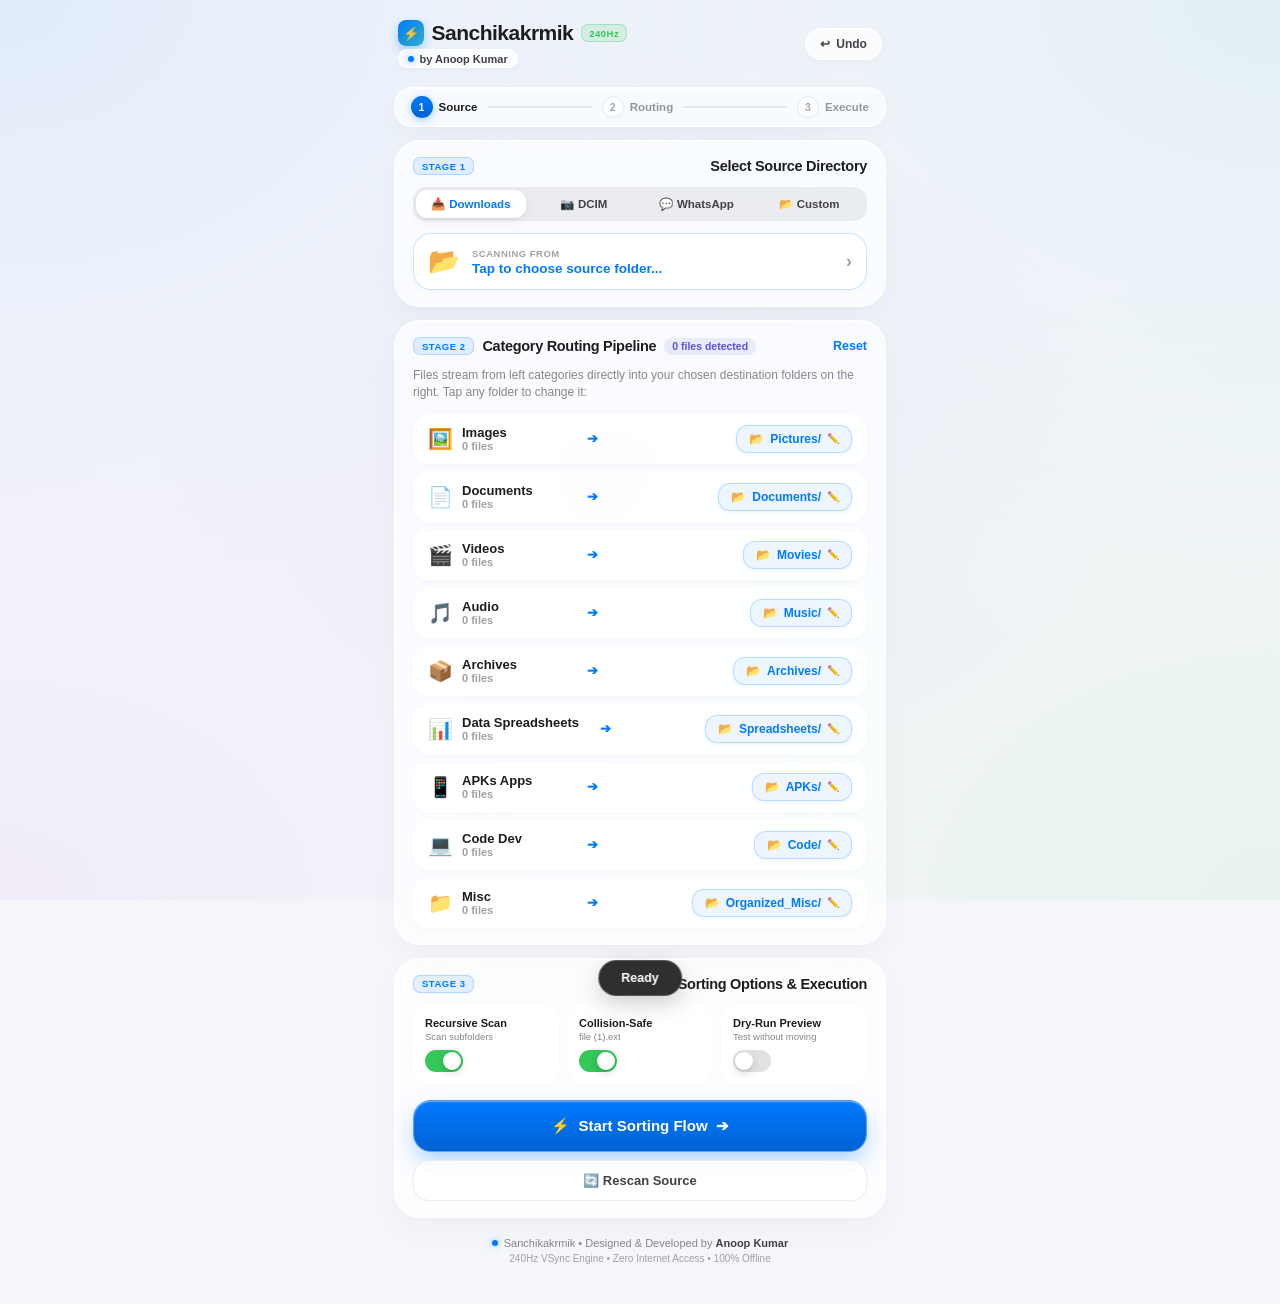
==== commit 4f6d2c31: "feat(ui): infuse latest iOS design system into Android 17 Glass Flow architecture - iOS continuous s" ====
--- a/index.html
+++ b/index.html
@@ -191,9 +191,10 @@
     </footer>
 </div>
 
-<!-- IN-APP FOLDER PICKER MODAL -->
+<!-- IN-APP FOLDER PICKER MODAL (iOS Sheet Presentation) -->
 <div class="modal-overlay" id="folderPickerModal" style="display: none;">
     <div class="modal-card">
+        <div class="ios-sheet-grabber"></div>
         <div class="modal-header">
             <div class="modal-header-meta">
                 <span class="modal-icon">📂</span>
--- a/style.css
+++ b/style.css
@@ -1,15 +1,40 @@
 :root {
-    --bg-color: #070b14;
-    --card-bg: rgba(13, 20, 36, 0.88);
-    --card-border: rgba(255, 255, 255, 0.08);
-    --primary: #4f46e5;
-    --primary-light: #6366f1;
-    --accent-cyan: #06b6d4;
-    --accent-emerald: #10b981;
-    --text-main: #f8fafc;
-    --text-muted: #94a3b8;
-    --text-dim: #64748b;
-    --flow-line: rgba(99, 102, 241, 0.3);
+    /* iOS 18/19 & Android 17 Unified Fluid Glass Design System */
+    --bg-base: #f5f6fa;
+    --card-glass: rgba(255, 255, 255, 0.72);
+    --card-glass-hover: rgba(255, 255, 255, 0.88);
+    --card-border: rgba(255, 255, 255, 0.95);
+    --card-border-subtle: rgba(226, 232, 240, 0.7);
+    
+    /* Apple System Colors */
+    --ios-blue: #007aff;
+    --ios-blue-gradient: linear-gradient(180deg, #007aff 0%, #0062d2 100%);
+    --ios-green: #34c759;
+    --ios-indigo: #5856d6;
+    --ios-teal: #30b0c7;
+    --ios-orange: #ff9500;
+    --ios-gray-fill: rgba(120, 120, 128, 0.12);
+    --ios-separator: rgba(60, 60, 67, 0.12);
+
+    /* Typography (SF Pro Hierarchy) */
+    --text-primary: #1d1d1f;
+    --text-secondary: #424245;
+    --text-muted: #86868b;
+    --text-dim: #a1a1a6;
+
+    /* Apple Depth & Soft Ambient Shadows */
+    --ios-shadow-card: 
+        0 12px 34px -6px rgba(0, 0, 0, 0.04),
+        0 4px 12px -2px rgba(0, 0, 0, 0.02),
+        inset 0 1px 1px 0 rgba(255, 255, 255, 0.95);
+
+    --ios-shadow-active:
+        0 18px 40px -4px rgba(0, 122, 255, 0.12),
+        0 6px 16px -2px rgba(0, 0, 0, 0.04),
+        inset 0 1px 1px 0 rgba(255, 255, 255, 1);
+
+    /* iOS Fluid Spring Physics */
+    --ease-spring: cubic-bezier(0.32, 0.72, 0, 1);
     --ease-240: cubic-bezier(0.16, 1, 0.3, 1);
 }
 
@@ -17,18 +42,21 @@
     box-sizing: border-box;
     margin: 0;
     padding: 0;
-    font-family: -apple-system, BlinkMacSystemFont, "Segoe UI", Roboto, Helvetica, Arial, sans-serif;
+    font-family: -apple-system, BlinkMacSystemFont, "SF Pro Display", "SF Pro Text", "Helvetica Neue", sans-serif;
     -webkit-tap-highlight-color: transparent;
     -webkit-font-smoothing: antialiased;
 }
 
 body {
-    background-color: var(--bg-color);
+    background-color: var(--bg-base);
     background-image: 
-        radial-gradient(circle at 10% 5%, rgba(99, 102, 241, 0.12) 0%, transparent 45%),
-        radial-gradient(circle at 90% 90%, rgba(6, 182, 212, 0.09) 0%, transparent 50%);
+        radial-gradient(at 0% 0%, rgba(0, 122, 255, 0.08) 0px, transparent 48%),
+        radial-gradient(at 100% 0%, rgba(48, 176, 199, 0.09) 0px, transparent 45%),
+        radial-gradient(at 50% 50%, rgba(88, 86, 214, 0.05) 0px, transparent 55%),
+        radial-gradient(at 100% 100%, rgba(52, 199, 89, 0.07) 0px, transparent 50%),
+        radial-gradient(at 0% 100%, rgba(175, 82, 222, 0.06) 0px, transparent 50%);
     background-attachment: fixed;
-    color: var(--text-main);
+    color: var(--text-primary);
     display: flex;
     justify-content: center;
     min-height: 100vh;
@@ -41,13 +69,13 @@
     padding: 14px;
     display: flex;
     flex-direction: column;
-    gap: 14px;
+    gap: 13px;
     padding-bottom: 40px;
     transform: translate3d(0, 0, 0);
 }
 
 /* ======================================================== */
-/* 1. HEADER & SUBTLE DISCREET BRANDING                     */
+/* 1. iOS + ANDROID 17 HEADER WITH ELEGANT SQUIRCLE PILL    */
 /* ======================================================== */
 .app-header {
     display: flex;
@@ -69,110 +97,117 @@
 }
 
 .logo-gem {
-    background: linear-gradient(135deg, #4f46e5, #06b6d4);
+    background: linear-gradient(135deg, #007aff, #30b0c7);
     color: #fff;
-    width: 24px;
-    height: 24px;
-    border-radius: 6px;
+    width: 26px;
+    height: 26px;
+    border-radius: 8px; /* iOS Continuous Squircle */
     display: flex;
     align-items: center;
     justify-content: center;
     font-size: 13px;
-    box-shadow: 0 0 10px rgba(99, 102, 241, 0.4);
+    box-shadow: 0 4px 10px rgba(0, 122, 255, 0.3);
 }
 
 .brand-title {
-    font-size: 20px;
-    font-weight: 800;
-    letter-spacing: -0.4px;
-    background: linear-gradient(90deg, #f1f5f9, #cbd5e1);
-    -webkit-background-clip: text;
-    -webkit-text-fill-color: transparent;
+    font-size: 21px;
+    font-weight: 800;
+    letter-spacing: -0.5px;
+    color: var(--text-primary);
 }
 
 .hz-tag {
-    background: rgba(16, 185, 129, 0.12);
-    border: 1px solid rgba(16, 185, 129, 0.35);
-    color: #34d399;
+    background: rgba(52, 199, 89, 0.12);
+    border: 1px solid rgba(52, 199, 89, 0.3);
+    color: var(--ios-green);
     font-size: 9.5px;
     font-weight: 800;
-    padding: 2px 6px;
-    border-radius: 5px;
+    padding: 2.5px 7px;
+    border-radius: 7px;
     letter-spacing: 0.5px;
 }
 
-/* Subtle, tasteful Anoop Kumar credit (not disturbing!) */
+/* Discreet Anoop Kumar branding badge */
 .creator-badge {
     display: inline-flex;
     align-items: center;
     gap: 6px;
-    background: rgba(255, 255, 255, 0.04);
-    border: 1px solid rgba(255, 255, 255, 0.07);
-    padding: 2px 8px;
+    background: rgba(255, 255, 255, 0.72);
+    border: 1px solid rgba(255, 255, 255, 0.95);
+    padding: 2.5px 9px;
     border-radius: 12px;
     width: fit-content;
+    box-shadow: 0 2px 6px rgba(0, 0, 0, 0.03);
+    backdrop-filter: blur(14px);
+    -webkit-backdrop-filter: blur(14px);
 }
 
 .rgb-mini-pulse {
-    width: 5px;
-    height: 5px;
+    width: 6px;
+    height: 6px;
     border-radius: 50%;
-    background: #00ffff;
-    box-shadow: 0 0 6px #00ffff;
+    background: var(--ios-blue);
+    box-shadow: 0 0 6px rgba(0, 122, 255, 0.5);
     animation: rgb-dot 2.5s infinite alternate;
 }
 
 @keyframes rgb-dot {
-    0% { background: #ff0055; box-shadow: 0 0 6px #ff0055; }
-    50% { background: #00ff88; box-shadow: 0 0 6px #00ff88; }
-    100% { background: #00ccff; box-shadow: 0 0 6px #00ccff; }
+    0% { background: #ff2d55; box-shadow: 0 0 6px #ff2d55; }
+    50% { background: #34c759; box-shadow: 0 0 6px #34c759; }
+    100% { background: #007aff; box-shadow: 0 0 6px #007aff; }
 }
 
 .creator-text {
     font-size: 11px;
     font-weight: 600;
-    color: var(--text-muted);
+    color: var(--text-secondary);
 }
 
 .btn-undo-subtle {
-    background: rgba(30, 41, 59, 0.6);
-    border: 1px solid rgba(255, 255, 255, 0.08);
-    color: #cbd5e1;
-    padding: 7px 13px;
-    border-radius: 16px;
+    background: rgba(255, 255, 255, 0.75);
+    border: 1px solid rgba(255, 255, 255, 0.95);
+    color: var(--text-secondary);
+    padding: 8px 14px;
+    border-radius: 18px;
     font-size: 12px;
     font-weight: 700;
     cursor: pointer;
     display: flex;
     align-items: center;
-    gap: 5px;
-    transition: transform 0.12s var(--ease-240), background 0.15s;
+    gap: 6px;
+    box-shadow: 0 2px 8px rgba(0, 0, 0, 0.03);
+    backdrop-filter: blur(14px);
+    -webkit-backdrop-filter: blur(14px);
+    transition: transform 0.12s var(--ease-spring), background 0.15s;
 }
 
 .btn-undo-subtle:active {
-    transform: scale(0.93);
-    background: #334155;
-}
-
-/* ======================================================== */
-/* 2. VISUAL FLOW STEPPER PIPELINE                          */
+    transform: scale(0.94);
+    background: rgba(255, 255, 255, 0.98);
+}
+
+/* ======================================================== */
+/* 2. iOS STEPPER (CAPSULE SEGMENTED FLOW)                  */
 /* ======================================================== */
 .flow-stepper {
     display: flex;
     align-items: center;
     justify-content: space-between;
-    background: rgba(11, 17, 31, 0.7);
-    border: 1px solid rgba(255, 255, 255, 0.06);
-    border-radius: 14px;
+    background: rgba(255, 255, 255, 0.65);
+    border: 1px solid var(--card-border);
+    border-radius: 18px;
     padding: 8px 16px;
+    backdrop-filter: blur(30px) saturate(200%);
+    -webkit-backdrop-filter: blur(30px) saturate(200%);
+    box-shadow: var(--ios-shadow-card);
 }
 
 .step-item {
     display: flex;
     align-items: center;
     gap: 6px;
-    opacity: 0.5;
-    transition: opacity 0.2s, transform 0.2s;
+    opacity: 0.45;
+    transition: opacity 0.25s var(--ease-spring), transform 0.25s;
 }
 
 .step-item.active {
@@ -180,58 +215,62 @@
 }
 
 .step-dot {
-    width: 20px;
-    height: 20px;
+    width: 22px;
+    height: 22px;
     border-radius: 50%;
-    background: #1e293b;
-    border: 1px solid rgba(255, 255, 255, 0.15);
-    color: #cbd5e1;
-    font-size: 10px;
+    background: rgba(255, 255, 255, 0.9);
+    border: 1px solid rgba(203, 213, 225, 0.8);
+    color: var(--text-secondary);
+    font-size: 10.5px;
     font-weight: 800;
     display: flex;
     align-items: center;
     justify-content: center;
+    box-shadow: 0 2px 5px rgba(0, 0, 0, 0.04);
 }
 
 .step-item.active .step-dot {
-    background: var(--primary);
-    border-color: var(--primary-light);
+    background: var(--ios-blue-gradient);
+    border-color: transparent;
     color: #fff;
-    box-shadow: 0 0 8px rgba(99, 102, 241, 0.5);
+    box-shadow: 0 2px 8px rgba(0, 122, 255, 0.35);
 }
 
 .step-label {
-    font-size: 11px;
-    font-weight: 700;
-    color: #f1f5f9;
+    font-size: 11.5px;
+    font-weight: 700;
+    color: var(--text-primary);
 }
 
 .step-track {
     flex: 1;
     height: 2px;
-    background: rgba(255, 255, 255, 0.08);
+    background: rgba(203, 213, 225, 0.5);
     margin: 0 10px;
+    border-radius: 2px;
+}
+
+.step-track.filled {
+    background: var(--ios-blue-gradient);
+}
+
+/* ======================================================== */
+/* 3. iOS INSET GROUPED LIQUID GLASS CARDS                  */
+/* ======================================================== */
+.flow-card {
+    background: var(--card-glass);
+    border: 1px solid var(--card-border);
+    border-radius: 26px; /* iOS Continuous Squircle */
+    padding: 16px 18px;
+    display: flex;
+    flex-direction: column;
+    gap: 12px;
+    backdrop-filter: blur(35px) saturate(210%);
+    -webkit-backdrop-filter: blur(35px) saturate(210%);
+    box-shadow: var(--ios-shadow-card);
     position: relative;
     overflow: hidden;
-}
-
-.step-track.filled {
-    background: var(--primary);
-}
-
-/* ======================================================== */
-/* 3. FLOW STAGE CARDS                                      */
-/* ======================================================== */
-.flow-card {
-    background: var(--card-bg);
-    border: 1px solid var(--card-border);
-    border-radius: 18px;
-    padding: 16px;
-    display: flex;
-    flex-direction: column;
-    gap: 12px;
-    backdrop-filter: blur(16px);
-    box-shadow: 0 6px 20px rgba(0, 0, 0, 0.35);
+    transition: transform 0.15s var(--ease-spring), box-shadow 0.2s;
 }
 
 .flow-card-head {
@@ -244,11 +283,11 @@
 .flow-stage-tag {
     font-size: 9.5px;
     font-weight: 800;
-    color: var(--accent-cyan);
-    background: rgba(6, 182, 212, 0.12);
-    border: 1px solid rgba(6, 182, 212, 0.28);
-    padding: 2px 7px;
-    border-radius: 5px;
+    color: var(--ios-blue);
+    background: rgba(0, 122, 255, 0.1);
+    border: 1px solid rgba(0, 122, 255, 0.22);
+    padding: 2.5px 8px;
+    border-radius: 7px;
     letter-spacing: 0.5px;
 }
 
@@ -260,93 +299,98 @@
 }
 
 .flow-card-title {
-    font-size: 13.5px;
-    font-weight: 800;
-    color: #e2e8f0;
+    font-size: 14.5px;
+    font-weight: 800;
+    color: var(--text-primary);
+    letter-spacing: -0.3px;
 }
 
 .stats-badge {
-    font-size: 10px;
-    font-weight: 700;
-    color: #38bdf8;
-    background: rgba(56, 189, 248, 0.1);
-    padding: 2px 7px;
+    font-size: 10.5px;
+    font-weight: 700;
+    color: var(--ios-indigo);
+    background: rgba(88, 86, 214, 0.1);
+    padding: 2.5px 8px;
     border-radius: 8px;
 }
 
 .btn-link {
     background: none;
     border: none;
-    color: var(--text-dim);
+    color: var(--ios-blue);
+    font-size: 12.5px;
+    font-weight: 700;
+    cursor: pointer;
+}
+
+.btn-link:active {
+    opacity: 0.5;
+}
+
+.flow-stage-desc {
+    font-size: 12px;
+    color: var(--text-muted);
+    line-height: 1.45;
+}
+
+/* ======================================================== */
+/* STAGE 1: iOS SEGMENTED CONTROL PRESETS & DISPLAY         */
+/* ======================================================== */
+.source-presets {
+    background: var(--ios-gray-fill);
+    padding: 3px;
+    border-radius: 14px; /* iOS Segmented Capsule */
+    display: flex;
+    gap: 3px;
+}
+
+.preset-chip {
+    flex: 1;
+    background: transparent;
+    border: none;
+    color: var(--text-secondary);
+    padding: 7px 6px;
+    border-radius: 11px;
     font-size: 11.5px;
     font-weight: 700;
     cursor: pointer;
-}
-
-.btn-link:active {
-    color: #fff;
-}
-
-.flow-stage-desc {
-    font-size: 11.5px;
-    color: var(--text-muted);
-    line-height: 1.4;
-}
-
-/* ======================================================== */
-/* STAGE 1: SOURCE PRESETS & DISPLAY                        */
-/* ======================================================== */
-.source-presets {
-    display: flex;
-    gap: 6px;
-    overflow-x: auto;
-    padding-bottom: 2px;
-}
-
-.preset-chip {
-    background: rgba(30, 41, 59, 0.6);
-    border: 1px solid rgba(255, 255, 255, 0.08);
-    color: #cbd5e1;
-    padding: 7px 12px;
-    border-radius: 12px;
-    font-size: 11.5px;
-    font-weight: 700;
-    cursor: pointer;
     white-space: nowrap;
     display: flex;
     align-items: center;
-    gap: 5px;
-    transition: transform 0.12s var(--ease-240), background 0.15s, border-color 0.15s;
+    justify-content: center;
+    gap: 4px;
+    transition: all 0.2s var(--ease-spring);
 }
 
 .preset-chip.active {
-    background: rgba(99, 102, 241, 0.2);
-    border-color: rgba(99, 102, 241, 0.5);
-    color: #818cf8;
+    background: #ffffff;
+    box-shadow: 0 3px 8px rgba(0, 0, 0, 0.08), 0 1px 2px rgba(0, 0, 0, 0.04);
+    color: var(--ios-blue);
 }
 
 .preset-chip:active {
-    transform: scale(0.95);
+    transform: scale(0.97);
 }
 
 .source-display-box {
     display: flex;
     align-items: center;
     gap: 12px;
-    background: rgba(7, 11, 20, 0.85);
-    border: 1px dashed rgba(99, 102, 241, 0.35);
-    border-radius: 14px;
+    background: rgba(255, 255, 255, 0.88);
+    border: 1px solid rgba(0, 122, 255, 0.2);
+    border-radius: 18px;
     padding: 12px 14px;
     cursor: pointer;
+    box-shadow: 0 2px 10px rgba(0, 0, 0, 0.02);
     transition: border-color 0.2s, background 0.15s;
 }
 
 .source-display-box:active {
-    background: rgba(15, 23, 42, 0.9);
+    background: rgba(255, 255, 255, 0.98);
 }
 
 .source-icon {
-    font-size: 24px;
+    font-size: 26px;
 }
 
 .source-info {
@@ -365,9 +409,9 @@
 }
 
 .source-path {
-    font-size: 13px;
-    font-weight: 700;
-    color: #38bdf8;
+    font-size: 13.5px;
+    font-weight: 800;
+    color: var(--ios-blue);
     white-space: nowrap;
     overflow: hidden;
     text-overflow: ellipsis;
@@ -376,10 +420,11 @@
 .source-chevron {
     color: var(--text-dim);
     font-size: 18px;
-}
-
-/* ======================================================== */
-/* STAGE 2: CATEGORY ROUTING PIPELINE (FLOW UI)            */
+    font-weight: 700;
+}
+
+/* ======================================================== */
+/* STAGE 2: iOS INSET GROUPED PIPELINE NODES                */
 /* ======================================================== */
 .flow-pipeline-container {
     display: flex;
@@ -391,24 +436,25 @@
     display: flex;
     align-items: center;
     justify-content: space-between;
-    background: rgba(8, 13, 24, 0.85);
-    border: 1px solid rgba(255, 255, 255, 0.05);
-    border-radius: 13px;
-    padding: 9px 12px;
-    gap: 8px;
-    transition: transform 0.12s var(--ease-240), border-color 0.15s;
+    background: rgba(255, 255, 255, 0.82);
+    border: 1px solid rgba(255, 255, 255, 0.95);
+    border-radius: 16px;
+    padding: 10px 14px;
+    gap: 8px;
+    box-shadow: 0 2px 6px rgba(0, 0, 0, 0.02);
+    transition: transform 0.12s var(--ease-spring), box-shadow 0.15s;
 }
 
 /* Origin Node (Left) */
 .flow-origin-node {
     display: flex;
     align-items: center;
-    gap: 8px;
-    min-width: 120px;
+    gap: 9px;
+    min-width: 125px;
 }
 
 .flow-cat-icon {
-    font-size: 19px;
+    font-size: 20px;
 }
 
 .flow-cat-meta {
@@ -417,40 +463,39 @@
 }
 
 .flow-cat-name {
-    font-size: 12.5px;
-    font-weight: 800;
-    color: #f1f5f9;
+    font-size: 13px;
+    font-weight: 800;
+    color: var(--text-primary);
 }
 
 .flow-cat-count {
-    font-size: 10.5px;
-    font-weight: 700;
-}
-
-/* Connector Stream (Center) */
+    font-size: 11px;
+    font-weight: 700;
+}
+
+/* Flow Stream Connector (Center) */
 .flow-stream-connector {
     display: flex;
     align-items: center;
     justify-content: center;
-    color: var(--text-dim);
+    color: var(--ios-blue);
     font-size: 12px;
     font-weight: 800;
-    opacity: 0.6;
 }
 
 .flow-stream-arrow {
-    color: #6366f1;
     font-size: 13px;
+    color: var(--ios-blue);
     animation: flowPulse 2s infinite ease-in-out;
 }
 
 @keyframes flowPulse {
-    0% { transform: translateX(-2px); opacity: 0.5; }
+    0% { transform: translateX(-2px); opacity: 0.6; }
     50% { transform: translateX(2px); opacity: 1; }
-    100% { transform: translateX(-2px); opacity: 0.5; }
-}
-
-/* Destination Node (Right - Interactive Folder Target) */
+    100% { transform: translateX(-2px); opacity: 0.6; }
+}
+
+/* Destination Target Pill (Right - iOS Pill Button) */
 .flow-target-node {
     flex: 1;
     display: flex;
@@ -461,23 +506,24 @@
 }
 
 .target-folder-pill {
-    background: rgba(22, 33, 56, 0.7);
-    border: 1px solid rgba(56, 189, 248, 0.25);
-    padding: 6px 10px;
-    border-radius: 8px;
-    display: flex;
-    align-items: center;
-    gap: 5px;
+    background: rgba(235, 245, 255, 0.88);
+    border: 1px solid rgba(0, 122, 255, 0.22);
+    padding: 6px 12px;
+    border-radius: 12px;
+    display: flex;
+    align-items: center;
+    gap: 6px;
     cursor: pointer;
     overflow: hidden;
     max-width: 100%;
-    transition: background 0.15s, border-color 0.15s, transform 0.1s var(--ease-240);
+    box-shadow: 0 1px 4px rgba(0, 122, 255, 0.08);
+    transition: background 0.15s, border-color 0.15s, transform 0.1s var(--ease-spring);
 }
 
 .target-folder-pill:active {
     transform: scale(0.96);
-    background: rgba(30, 45, 75, 0.9);
-    border-color: #38bdf8;
+    background: rgba(215, 235, 255, 0.98);
+    border-color: var(--ios-blue);
 }
 
 .target-folder-icon {
@@ -485,9 +531,9 @@
 }
 
 .target-folder-text {
-    font-size: 11.5px;
-    font-weight: 700;
-    color: #38bdf8;
+    font-size: 12px;
+    font-weight: 800;
+    color: var(--ios-blue);
     white-space: nowrap;
     overflow: hidden;
     text-overflow: ellipsis;
@@ -499,7 +545,7 @@
 }
 
 /* ======================================================== */
-/* STAGE 3: OPTIONS & EXECUTION                             */
+/* STAGE 3: iOS TOGGLES & EXECUTION                         */
 /* ======================================================== */
 .options-grid {
     display: grid;
@@ -508,14 +554,15 @@
 }
 
 .option-pill {
-    background: rgba(8, 13, 24, 0.85);
-    border: 1px solid rgba(255, 255, 255, 0.05);
-    border-radius: 12px;
-    padding: 10px;
+    background: rgba(255, 255, 255, 0.78);
+    border: 1px solid rgba(255, 255, 255, 0.95);
+    border-radius: 16px;
+    padding: 11px;
     display: flex;
     flex-direction: column;
     justify-content: space-between;
     gap: 8px;
+    box-shadow: 0 1px 4px rgba(0, 0, 0, 0.02);
 }
 
 .option-meta {
@@ -527,20 +574,20 @@
 .opt-title {
     font-size: 11px;
     font-weight: 800;
-    color: #e2e8f0;
+    color: var(--text-primary);
 }
 
 .opt-desc {
     font-size: 9.5px;
-    color: var(--text-dim);
-}
-
-/* Switch */
+    color: var(--text-muted);
+}
+
+/* Iconic iOS Toggle Switch (51x31 / 38x22) */
 .switch {
     position: relative;
     display: inline-block;
-    width: 36px;
-    height: 20px;
+    width: 38px;
+    height: 22px;
 }
 
 .switch input {
@@ -553,57 +600,61 @@
     position: absolute;
     cursor: pointer;
     top: 0; left: 0; right: 0; bottom: 0;
-    background-color: #334155;
-    transition: .2s var(--ease-240);
-    border-radius: 20px;
+    background-color: rgba(120, 120, 128, 0.22);
+    transition: .25s var(--ease-spring);
+    border-radius: 22px;
 }
 
 .slider:before {
     position: absolute;
     content: "";
-    height: 14px;
-    width: 14px;
-    left: 3px;
-    bottom: 3px;
+    height: 18px;
+    width: 18px;
+    left: 2px;
+    bottom: 2px;
     background-color: white;
-    transition: .2s var(--ease-240);
+    transition: .25s var(--ease-spring);
     border-radius: 50%;
+    box-shadow: 0 3px 8px rgba(0, 0, 0, 0.15), 0 1px 1px rgba(0, 0, 0, 0.06);
 }
 
 input:checked + .slider {
-    background-color: var(--primary-light);
+    background-color: var(--ios-green); /* iOS System Green */
 }
 
 input:checked + .slider:before {
     transform: translateX(16px);
 }
 
-/* Flow Execution Progress */
+/* Flow Execution Progress Card */
 .flow-progress-card {
-    background: rgba(14, 21, 38, 0.95);
-    border: 1px solid rgba(99, 102, 241, 0.4);
-    border-radius: 12px;
-    padding: 12px;
-    display: flex;
-    flex-direction: column;
-    gap: 8px;
+    background: rgba(255, 255, 255, 0.92);
+    border: 1px solid rgba(0, 122, 255, 0.3);
+    border-radius: 16px;
+    padding: 12px 14px;
+    display: flex;
+    flex-direction: column;
+    gap: 8px;
+    box-shadow: 0 4px 16px rgba(0, 122, 255, 0.1);
 }
 
 .progress-meta {
     display: flex;
     justify-content: space-between;
-    font-size: 11.5px;
-    font-weight: 800;
+    font-size: 12px;
+    font-weight: 800;
+    color: var(--text-primary);
 }
 
 .pct-glow {
-    color: #38bdf8;
+    color: var(--ios-blue);
+    font-weight: 900;
 }
 
 .progress-track {
     width: 100%;
     height: 8px;
-    background: rgba(30, 41, 59, 0.8);
+    background: rgba(226, 232, 240, 0.85);
     border-radius: 5px;
     overflow: hidden;
 }
@@ -611,7 +662,7 @@
 .progress-fill {
     width: 0%;
     height: 100%;
-    background: linear-gradient(90deg, #38bdf8, #6366f1, #38bdf8);
+    background: linear-gradient(90deg, #007aff, #30b0c7, #007aff);
     background-size: 200% 200%;
     animation: flow-shine 1.5s linear infinite;
     transition: width 0.12s var(--ease-240);
@@ -623,14 +674,14 @@
 }
 
 .progress-stream-file {
-    font-size: 10.5px;
-    color: #94a3b8;
+    font-size: 11px;
+    color: var(--text-muted);
     white-space: nowrap;
     overflow: hidden;
     text-overflow: ellipsis;
 }
 
-/* Action Trigger Buttons */
+/* iOS Floating Primary Action Button */
 .flow-actions {
     display: flex;
     flex-direction: column;
@@ -639,20 +690,20 @@
 }
 
 .btn-flow-primary {
-    background: linear-gradient(90deg, #4f46e5, #6366f1);
+    background: var(--ios-blue-gradient);
     color: #fff;
-    border: none;
-    padding: 15px;
-    border-radius: 14px;
-    font-size: 14.5px;
+    border: 1px solid rgba(255, 255, 255, 0.35);
+    padding: 16px;
+    border-radius: 18px; /* iOS Continuous Squircle */
+    font-size: 15px;
     font-weight: 800;
     cursor: pointer;
     display: flex;
     align-items: center;
     justify-content: center;
     gap: 8px;
-    box-shadow: 0 4px 16px rgba(79, 70, 229, 0.4);
-    transition: transform 0.12s var(--ease-240), box-shadow 0.2s;
+    box-shadow: 0 10px 25px -4px rgba(0, 122, 255, 0.4), inset 0 1px 1px rgba(255, 255, 255, 0.4);
+    transition: transform 0.12s var(--ease-spring), box-shadow 0.2s;
 }
 
 .btn-flow-primary:active {
@@ -673,20 +724,21 @@
 }
 
 .btn-flow-secondary {
-    background: rgba(30, 41, 59, 0.6);
-    border: 1px solid rgba(255, 255, 255, 0.08);
-    color: #cbd5e1;
-    padding: 11px;
-    border-radius: 12px;
-    font-size: 12.5px;
-    font-weight: 700;
-    cursor: pointer;
-    transition: transform 0.12s var(--ease-240);
+    background: rgba(255, 255, 255, 0.75);
+    border: 1px solid var(--card-border-subtle);
+    color: var(--text-secondary);
+    padding: 12px;
+    border-radius: 16px;
+    font-size: 13px;
+    font-weight: 800;
+    cursor: pointer;
+    box-shadow: 0 1px 4px rgba(0, 0, 0, 0.02);
+    transition: transform 0.12s var(--ease-spring), background 0.15s;
 }
 
 .btn-flow-secondary:active {
     transform: scale(0.97);
-    background: #334155;
+    background: rgba(255, 255, 255, 0.95);
 }
 
 /* ======================================================== */
@@ -710,15 +762,15 @@
 }
 
 .footer-creds strong {
-    color: #cbd5e1;
+    color: var(--text-secondary);
 }
 
 .footer-rgb-dot {
-    width: 5px;
-    height: 5px;
+    width: 6px;
+    height: 6px;
     border-radius: 50%;
-    background: #38bdf8;
-    box-shadow: 0 0 6px #38bdf8;
+    background: var(--ios-blue);
+    box-shadow: 0 0 6px rgba(0, 122, 255, 0.5);
 }
 
 .footer-sub {
@@ -730,14 +782,15 @@
 /* 5. PERMISSION CARD                                       */
 /* ======================================================== */
 .perm-card {
-    background: rgba(245, 158, 11, 0.1);
+    background: rgba(255, 249, 235, 0.85);
     border: 1px solid rgba(245, 158, 11, 0.35);
-    border-radius: 14px;
+    border-radius: 18px;
     padding: 12px 14px;
     display: flex;
     align-items: center;
     justify-content: space-between;
     gap: 10px;
+    backdrop-filter: blur(16px);
 }
 
 .perm-left {
@@ -754,25 +807,26 @@
 .perm-title {
     font-size: 12.5px;
     font-weight: 800;
-    color: #fde68a;
+    color: #92400e;
 }
 
 .perm-sub {
-    font-size: 10.5px;
-    color: #cbd5e1;
+    font-size: 11px;
+    color: #78350f;
     line-height: 1.3;
 }
 
 .btn-perm-grant {
-    background: #f59e0b;
-    color: #000;
+    background: var(--ios-orange);
+    color: #fff;
     border: none;
-    padding: 8px 12px;
-    border-radius: 8px;
+    padding: 8px 13px;
+    border-radius: 10px;
     font-size: 11.5px;
     font-weight: 800;
     cursor: pointer;
     flex-shrink: 0;
+    box-shadow: 0 2px 8px rgba(255, 149, 0, 0.3);
 }
 
 .btn-perm-grant:active {
@@ -780,14 +834,14 @@
 }
 
 /* ======================================================== */
-/* 6. IN-APP FOLDER PICKER MODAL                            */
+/* 6. iOS SHEET PRESENTATION FOLDER PICKER MODAL            */
 /* ======================================================== */
 .modal-overlay {
     position: fixed;
     top: 0; left: 0; right: 0; bottom: 0;
-    background: rgba(0, 0, 0, 0.85);
-    backdrop-filter: blur(8px);
-    -webkit-backdrop-filter: blur(8px);
+    background: rgba(0, 0, 0, 0.3);
+    backdrop-filter: blur(12px);
+    -webkit-backdrop-filter: blur(12px);
     z-index: 2000;
     display: flex;
     justify-content: center;
@@ -802,38 +856,53 @@
 }
 
 .modal-card {
-    background: #0e1424;
-    border: 1px solid rgba(255, 255, 255, 0.1);
-    border-top-left-radius: 20px;
-    border-top-right-radius: 20px;
+    background: rgba(255, 255, 255, 0.9);
+    border: 1px solid rgba(255, 255, 255, 0.95);
+    border-top-left-radius: 28px;
+    border-top-right-radius: 28px;
     width: 100%;
     max-width: 520px;
     height: 82vh;
     display: flex;
     flex-direction: column;
-    box-shadow: 0 -10px 40px rgba(0, 0, 0, 0.85);
+    box-shadow: 0 -15px 45px rgba(0, 0, 0, 0.12);
     overflow: hidden;
-    animation: slideUp 0.2s var(--ease-240);
+    backdrop-filter: blur(40px) saturate(210%);
+    -webkit-backdrop-filter: blur(40px) saturate(210%);
+    animation: slideUp 0.25s var(--ease-spring);
+}
+
+/* iOS Pull-down Sheet Grabber Handle */
+.ios-sheet-grabber {
+    width: 36px;
+    height: 5px;
+    background: rgba(60, 60, 67, 0.22);
+    border-radius: 4px;
+    margin: 8px auto 2px auto;
+    flex-shrink: 0;
 }
 
 @keyframes slideUp {
-    from { transform: translateY(40px); opacity: 0.8; }
+    from { transform: translateY(50px); opacity: 0.8; }
     to { transform: translateY(0); opacity: 1; }
 }
 
 @media (min-width: 540px) {
     .modal-card {
-        border-radius: 20px;
+        border-radius: 26px;
         height: 75vh;
     }
+    .ios-sheet-grabber {
+        display: none;
+    }
 }
 
 .modal-header {
     display: flex;
     justify-content: space-between;
     align-items: center;
-    padding: 12px 16px;
-    border-bottom: 1px solid rgba(255, 255, 255, 0.08);
+    padding: 10px 18px 12px 18px;
+    border-bottom: 1px solid var(--ios-separator);
 }
 
 .modal-header-meta {
@@ -843,19 +912,19 @@
 }
 
 .modal-icon {
-    font-size: 17px;
+    font-size: 18px;
 }
 
 .modal-title {
-    font-size: 14px;
-    font-weight: 800;
-    color: #f1f5f9;
+    font-size: 15px;
+    font-weight: 800;
+    color: var(--text-primary);
 }
 
 .btn-close-modal {
-    background: rgba(255, 255, 255, 0.08);
+    background: rgba(118, 118, 128, 0.12);
     border: none;
-    color: #cbd5e1;
+    color: var(--text-secondary);
     width: 30px;
     height: 30px;
     border-radius: 50%;
@@ -865,6 +934,11 @@
     display: flex;
     align-items: center;
     justify-content: center;
+    transition: transform 0.12s;
+}
+
+.btn-close-modal:active {
+    transform: scale(0.9);
 }
 
 .quick-shortcuts {
@@ -872,54 +946,60 @@
     gap: 6px;
     padding: 8px 14px;
     overflow-x: auto;
-    background: rgba(6, 10, 18, 0.8);
-    border-bottom: 1px solid rgba(255, 255, 255, 0.05);
+    background: rgba(248, 250, 252, 0.75);
+    border-bottom: 1px solid var(--ios-separator);
     white-space: nowrap;
     -webkit-overflow-scrolling: touch;
 }
 
 .chip {
-    background: rgba(30, 41, 59, 0.7);
-    border: 1px solid rgba(255, 255, 255, 0.08);
-    color: #cbd5e1;
+    background: rgba(255, 255, 255, 0.88);
+    border: 1px solid rgba(203, 213, 225, 0.7);
+    color: var(--text-secondary);
+    padding: 6px 11px;
+    border-radius: 12px;
+    font-size: 11.5px;
+    font-weight: 700;
+    cursor: pointer;
+    flex-shrink: 0;
+    box-shadow: 0 1px 3px rgba(0, 0, 0, 0.02);
+}
+
+.chip:active {
+    background: rgba(0, 122, 255, 0.1);
+    border-color: var(--ios-blue);
+    color: var(--ios-blue);
+}
+
+.breadcrumbs-bar {
+    display: flex;
+    align-items: center;
+    gap: 8px;
+    padding: 10px 14px;
+    background: rgba(248, 250, 252, 0.85);
+    border-bottom: 1px solid var(--ios-separator);
+}
+
+.btn-up-dir {
+    background: rgba(255, 255, 255, 0.95);
+    border: 1px solid rgba(203, 213, 225, 0.8);
+    color: var(--text-secondary);
     padding: 5px 10px;
-    border-radius: 12px;
-    font-size: 11px;
-    font-weight: 700;
+    border-radius: 8px;
+    font-size: 11.5px;
+    font-weight: 800;
     cursor: pointer;
     flex-shrink: 0;
 }
 
-.chip:active {
-    background: #38bdf8;
-    color: #000;
-}
-
-.breadcrumbs-bar {
-    display: flex;
-    align-items: center;
-    gap: 8px;
-    padding: 9px 14px;
-    background: rgba(10, 15, 26, 0.9);
-    border-bottom: 1px solid rgba(255, 255, 255, 0.05);
-}
-
-.btn-up-dir {
-    background: rgba(30, 41, 59, 0.8);
-    border: 1px solid rgba(255, 255, 255, 0.1);
-    color: #e5e7eb;
-    padding: 4px 9px;
-    border-radius: 6px;
-    font-size: 11px;
-    font-weight: 800;
-    cursor: pointer;
-    flex-shrink: 0;
+.btn-up-dir:active {
+    transform: scale(0.92);
 }
 
 .breadcrumb-path {
-    font-size: 11.5px;
-    font-weight: 700;
-    color: #38bdf8;
+    font-size: 12px;
+    font-weight: 700;
+    color: var(--ios-blue);
     white-space: nowrap;
     overflow: hidden;
     text-overflow: ellipsis;
@@ -931,34 +1011,35 @@
     padding: 8px 12px;
     display: flex;
     flex-direction: column;
-    gap: 4px;
+    gap: 5px;
 }
 
 .folder-item {
     display: flex;
     align-items: center;
     gap: 10px;
-    padding: 10px 12px;
-    border-radius: 10px;
-    cursor: pointer;
-    background: rgba(255, 255, 255, 0.02);
-    border: 1px solid rgba(255, 255, 255, 0.03);
-    transition: background 0.12s var(--ease-240);
+    padding: 11px 14px;
+    border-radius: 14px;
+    cursor: pointer;
+    background: rgba(255, 255, 255, 0.82);
+    border: 1px solid rgba(255, 255, 255, 0.95);
+    box-shadow: 0 1px 3px rgba(0, 0, 0, 0.02);
+    transition: background 0.12s var(--ease-spring);
 }
 
 .folder-item:active {
-    background: rgba(99, 102, 241, 0.15);
-    border-color: rgba(99, 102, 241, 0.3);
+    background: rgba(235, 245, 255, 0.98);
+    border-color: rgba(0, 122, 255, 0.35);
 }
 
 .folder-item-icon {
-    font-size: 18px;
+    font-size: 20px;
 }
 
 .folder-item-name {
-    font-size: 12.5px;
-    font-weight: 700;
-    color: #f3f4f6;
+    font-size: 13px;
+    font-weight: 700;
+    color: var(--text-primary);
     flex: 1;
     white-space: nowrap;
     overflow: hidden;
@@ -967,32 +1048,33 @@
 
 .folder-item-chevron {
     color: var(--text-dim);
-    font-size: 13px;
+    font-size: 14px;
+    font-weight: 700;
 }
 
 .loading-folders, .empty-folders {
     text-align: center;
     color: var(--text-muted);
-    font-size: 12.5px;
-    padding: 30px 10px;
+    font-size: 13px;
+    padding: 35px 10px;
 }
 
 .modal-footer {
     display: flex;
     align-items: center;
     gap: 8px;
-    padding: 10px 14px;
-    background: rgba(8, 12, 22, 0.95);
-    border-top: 1px solid rgba(255, 255, 255, 0.06);
+    padding: 12px 14px;
+    background: rgba(248, 250, 252, 0.95);
+    border-top: 1px solid var(--ios-separator);
 }
 
 .btn-new-folder {
-    background: rgba(30, 41, 59, 0.8);
-    border: 1px solid rgba(255, 255, 255, 0.1);
-    color: #cbd5e1;
-    padding: 10px 12px;
-    border-radius: 10px;
-    font-size: 11.5px;
+    background: rgba(255, 255, 255, 0.9);
+    border: 1px solid rgba(203, 213, 225, 0.8);
+    color: var(--text-secondary);
+    padding: 12px 14px;
+    border-radius: 14px;
+    font-size: 12px;
     font-weight: 800;
     cursor: pointer;
     white-space: nowrap;
@@ -1000,16 +1082,17 @@
 
 .btn-select-current {
     flex: 1;
-    background: linear-gradient(90deg, #10b981, #059669);
-    border: none;
+    background: linear-gradient(180deg, #34c759 0%, #28a745 100%);
+    border: 1px solid rgba(255, 255, 255, 0.3);
     color: #fff;
-    padding: 11px 14px;
-    border-radius: 10px;
-    font-size: 12.5px;
-    font-weight: 900;
+    padding: 12px 16px;
+    border-radius: 14px;
+    font-size: 13px;
+    font-weight: 800;
     cursor: pointer;
     text-align: center;
-    transition: transform 0.12s var(--ease-240);
+    box-shadow: 0 4px 12px rgba(52, 199, 89, 0.3);
+    transition: transform 0.12s var(--ease-spring);
 }
 
 .btn-select-current:active {
@@ -1022,15 +1105,17 @@
     bottom: 24px;
     left: 50%;
     transform: translateX(-50%) translateY(120px);
-    background: #0f172a;
-    border: 1px solid rgba(99, 102, 241, 0.4);
+    background: rgba(30, 30, 32, 0.92);
+    border: 1px solid rgba(255, 255, 255, 0.2);
     color: #fff;
-    padding: 10px 20px;
-    border-radius: 25px;
-    font-size: 12px;
-    font-weight: 700;
-    box-shadow: 0 6px 20px rgba(0, 0, 0, 0.6);
-    transition: transform 0.22s var(--ease-240);
+    padding: 10px 22px;
+    border-radius: 30px;
+    font-size: 12.5px;
+    font-weight: 700;
+    box-shadow: 0 8px 25px rgba(0, 0, 0, 0.18);
+    backdrop-filter: blur(16px);
+    -webkit-backdrop-filter: blur(16px);
+    transition: transform 0.22s var(--ease-spring);
     z-index: 3000;
     max-width: 90vw;
     text-align: center;
